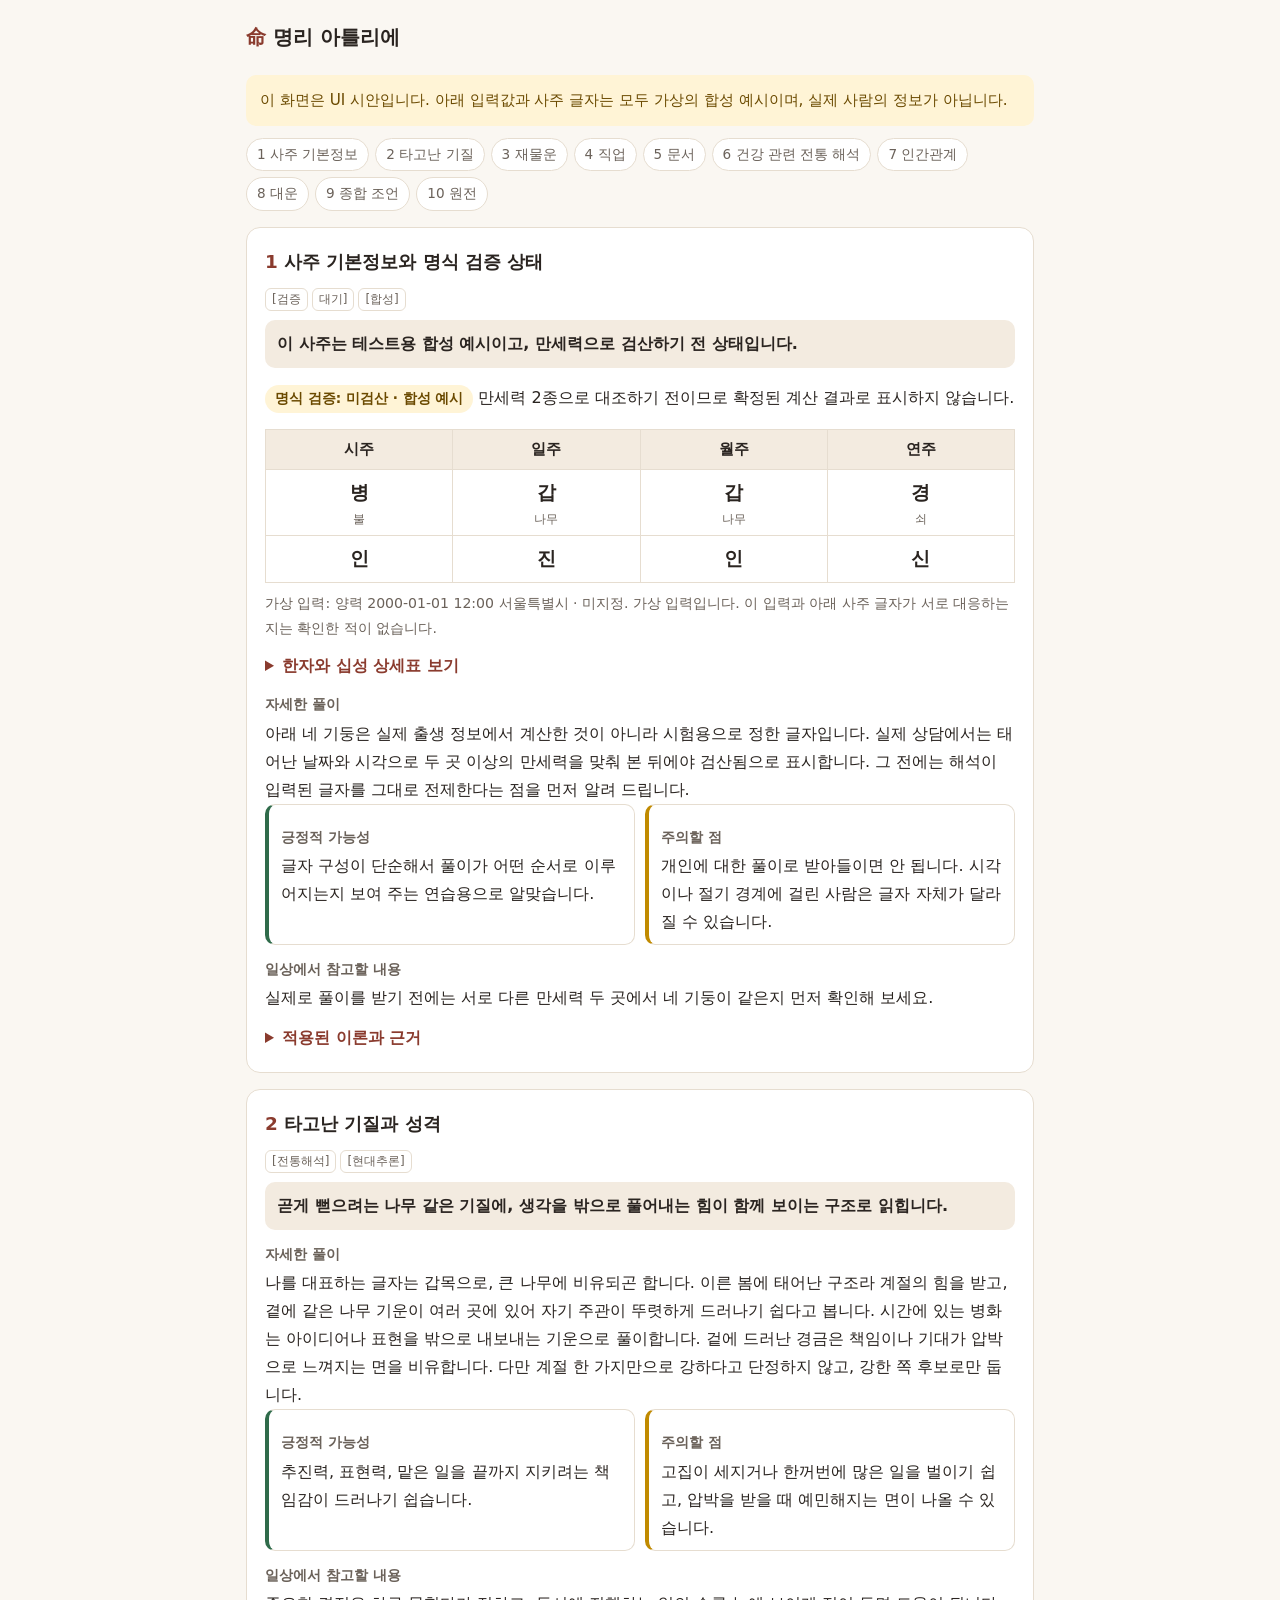
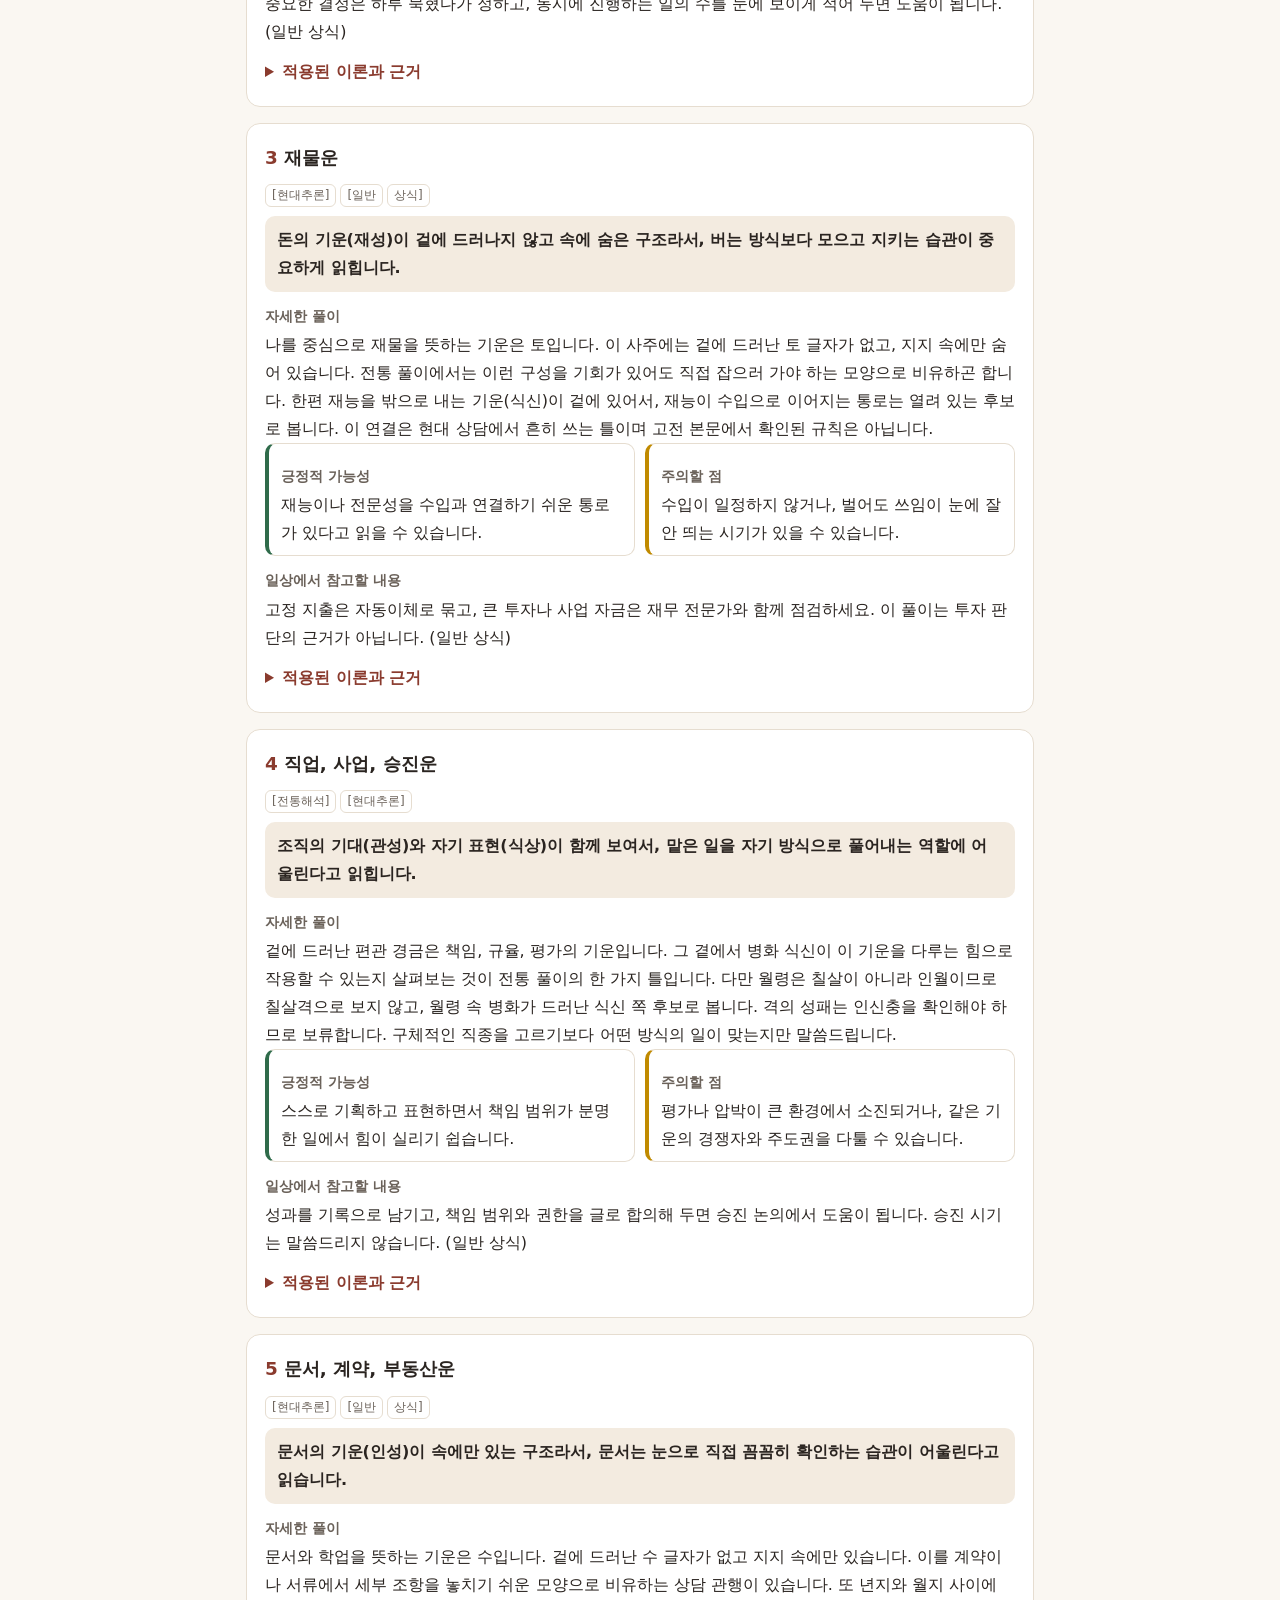
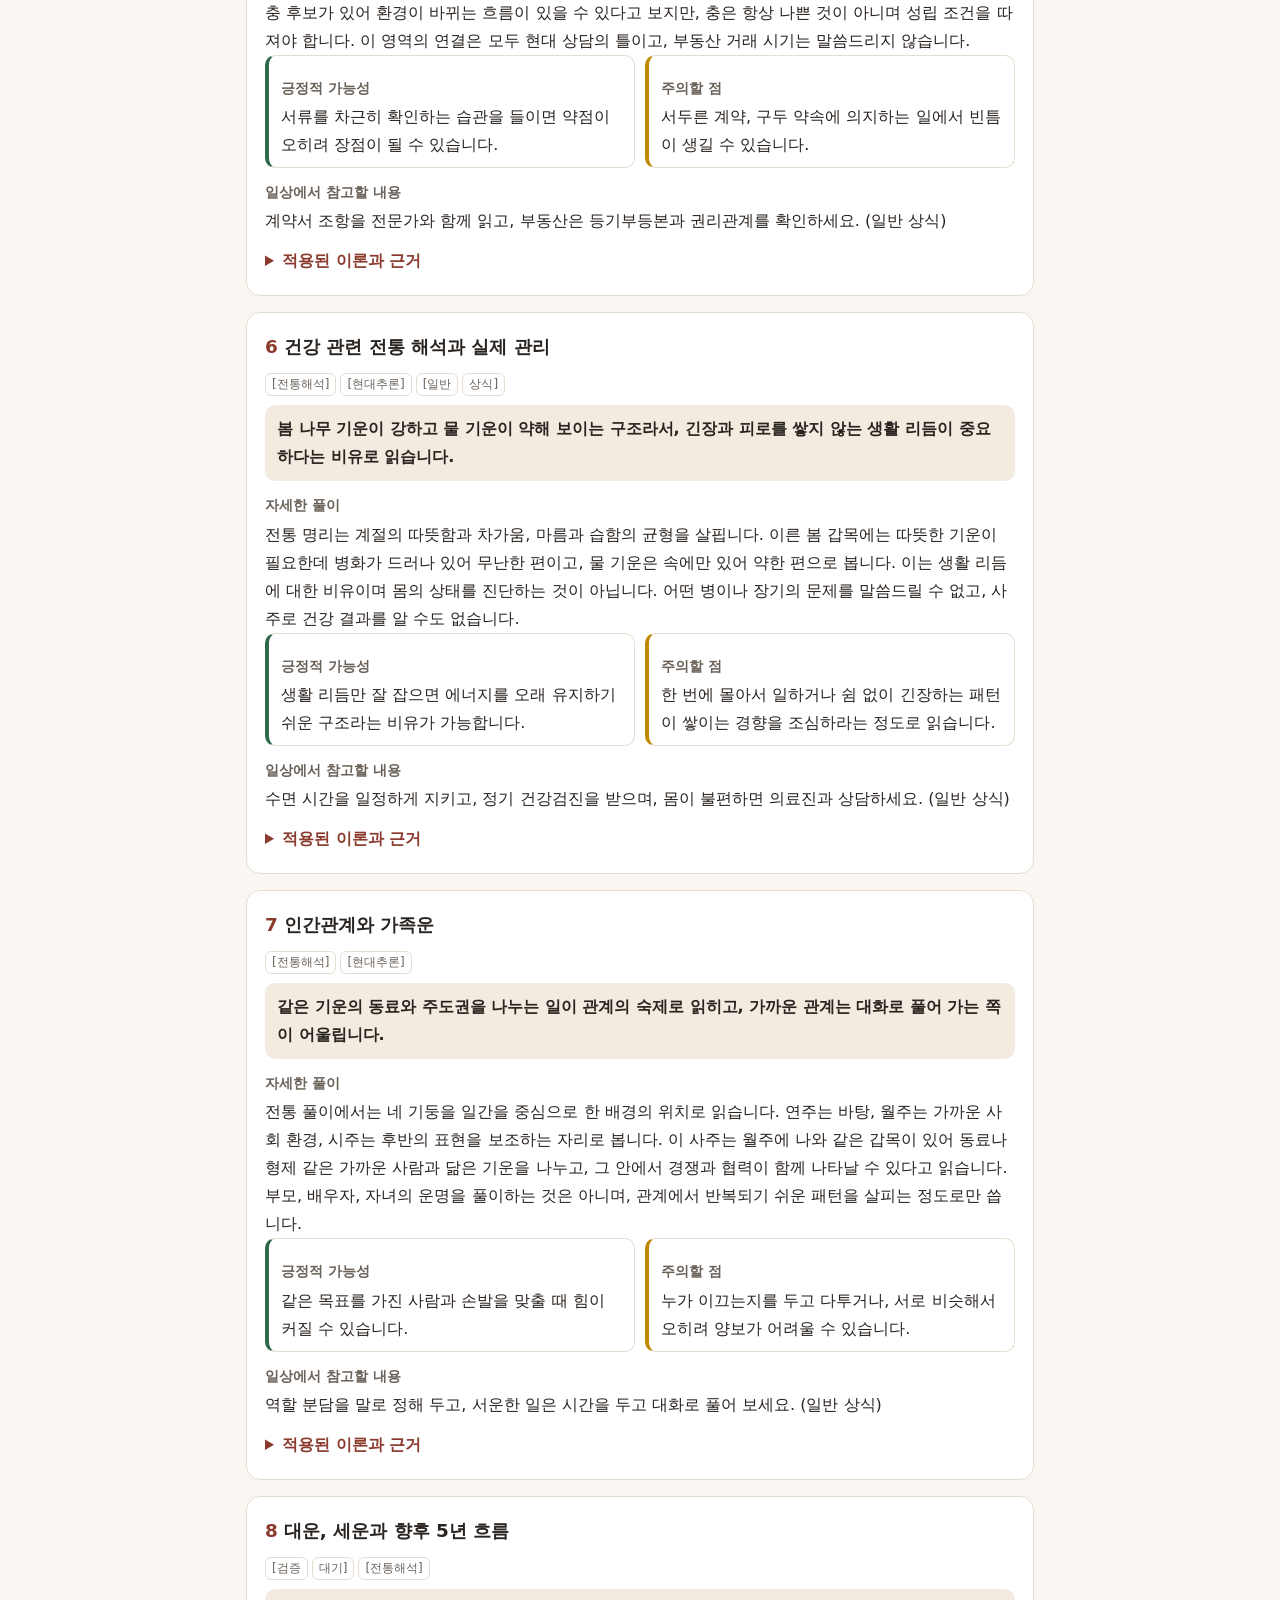
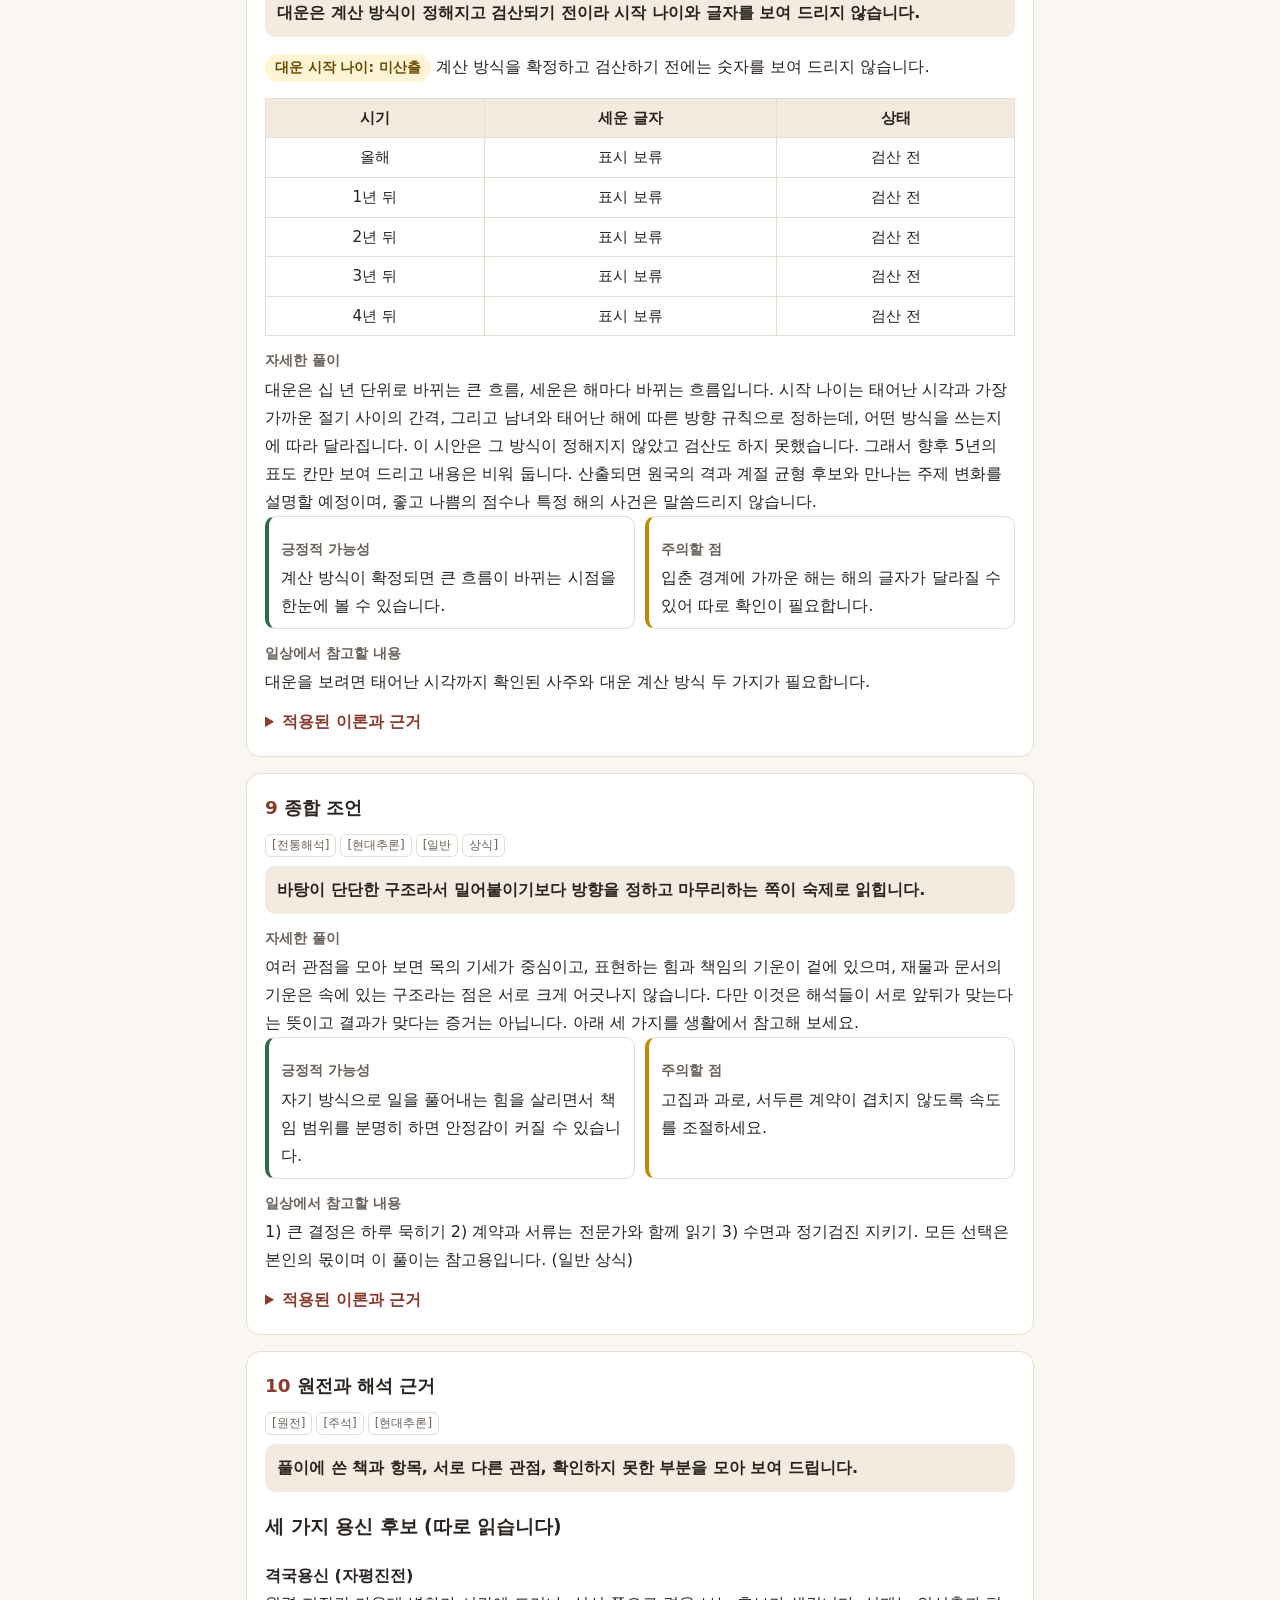
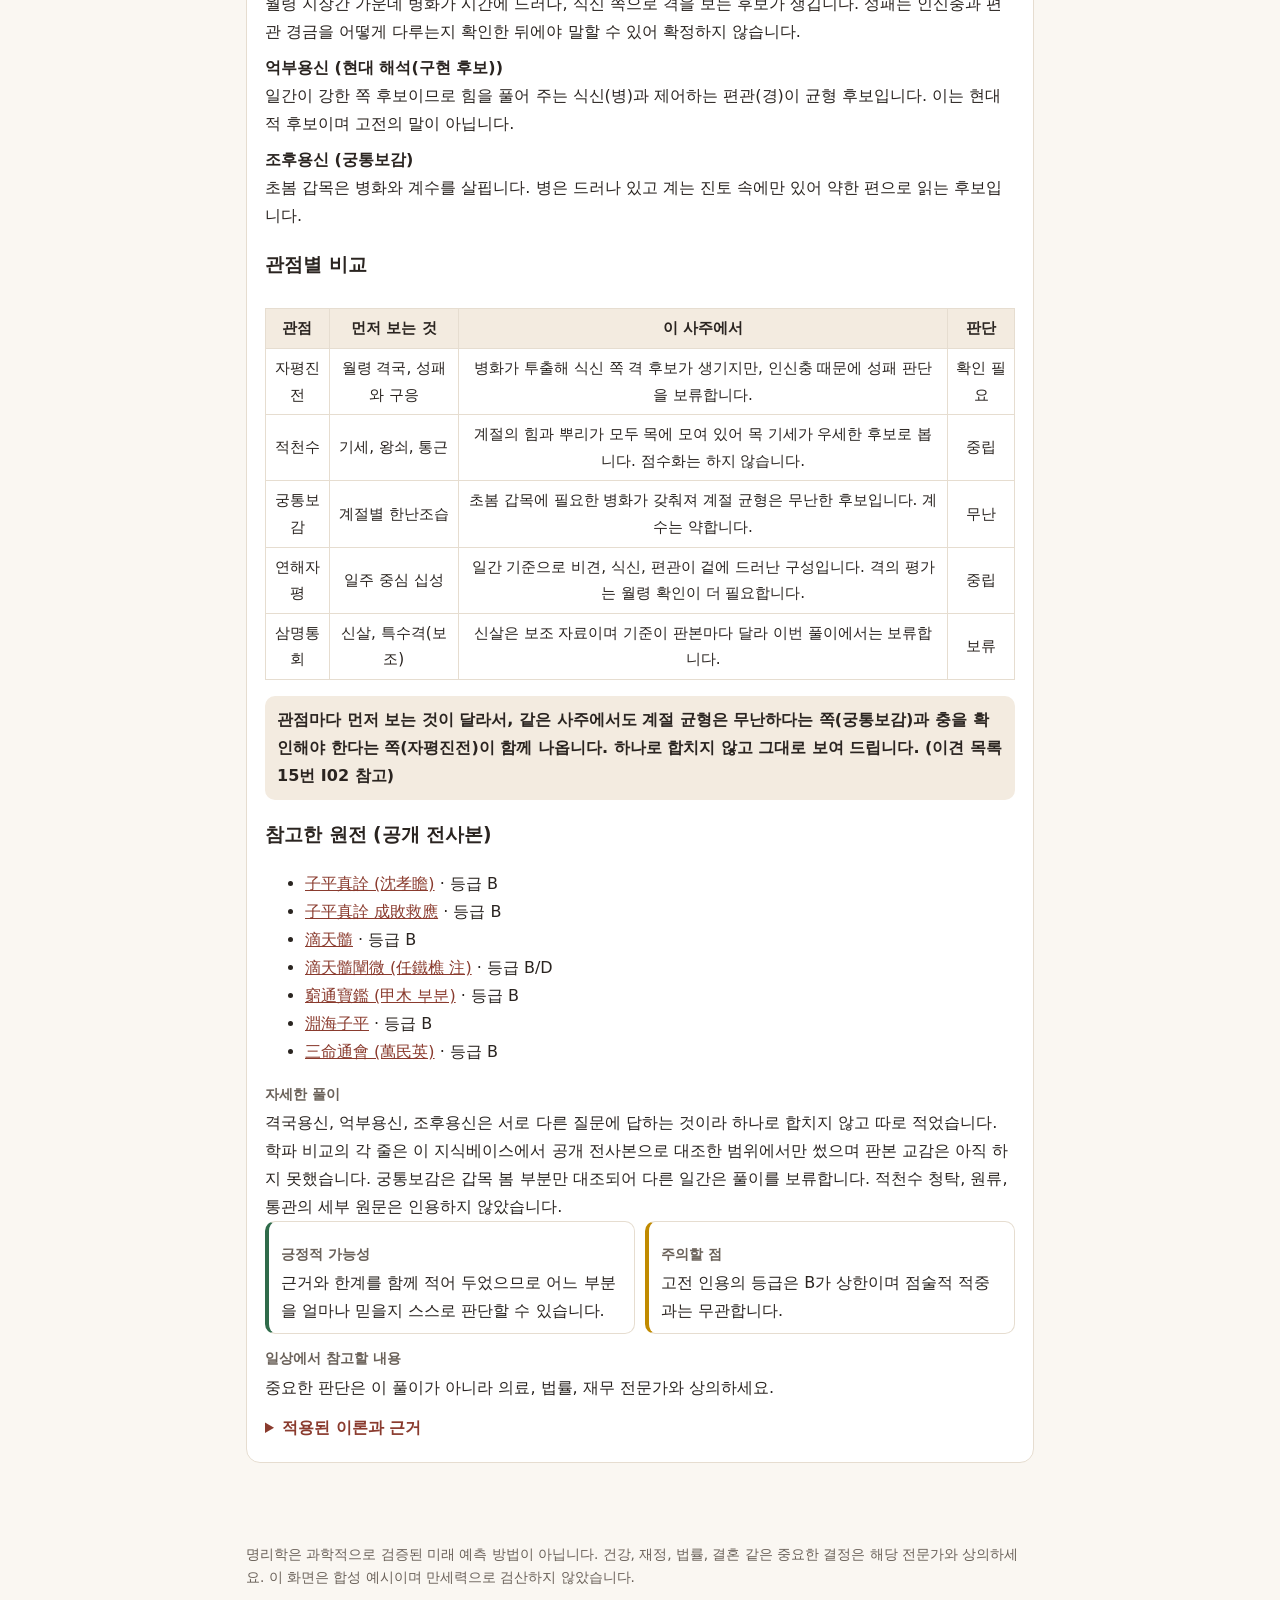
==== web/index.html @ 5bb00076 "Add synthetic consultation UI, report review checks and privacy scan - web: rebuild public demo from" ====
<!doctype html>
<html lang="ko">
<head>
<meta charset="utf-8">
<meta name="viewport" content="width=device-width, initial-scale=1">
<title>명리 아틀리에</title>
<meta name="description" content="전통 명리학 해석을 쉬운 말로 풀어 주는 상담형 화면 시안. 합성 예시 데이터만 사용합니다.">
<style>
:root{--bg:#faf7f2;--card:#fff;--ink:#2a2420;--sub:#6b625a;--line:#e6ddd0;--accent:#8a3b2e;--soft:#f3ebe0;--warn-bg:#fff4d6;--warn-ink:#6b4a00;--ok:#2f6b4a}
@media (prefers-color-scheme:dark){:root{--bg:#171412;--card:#211d1a;--ink:#efe8df;--sub:#b3a99d;--line:#3a332d;--accent:#e0907f;--soft:#2a2420;--warn-bg:#3a2f12;--warn-ink:#f2d98d;--ok:#7fcf9f}}
*{box-sizing:border-box}body{margin:0;background:var(--bg);color:var(--ink);font:16px/1.75 system-ui,-apple-system,"Malgun Gothic","Noto Sans KR",sans-serif}
a{color:var(--accent)}header{padding:20px 16px 8px;max-width:820px;margin:0 auto}
.brand{font-size:1.25rem;font-weight:700}.brand span{color:var(--accent)}
main{max-width:820px;margin:0 auto;padding:0 16px 64px}
.banner{background:var(--warn-bg);color:var(--warn-ink);border-radius:10px;padding:12px 14px;margin:12px 0;font-size:.95rem}
nav{display:flex;gap:6px;flex-wrap:wrap;margin:12px 0}nav a{font-size:.85rem;padding:4px 10px;border:1px solid var(--line);border-radius:99px;text-decoration:none;color:var(--sub);background:var(--card)}
section.card{background:var(--card);border:1px solid var(--line);border-radius:14px;padding:18px 18px 8px;margin:16px 0}
h2{font-size:1.15rem;margin:0 0 6px}.num{color:var(--accent);margin-right:6px}
.one{font-weight:600;background:var(--soft);padding:10px 12px;border-radius:10px;margin:8px 0 12px}
.part h3{font-size:.9rem;color:var(--sub);margin:12px 0 2px}.part p{margin:0}
.tag{display:inline-block;font-size:.75rem;color:var(--sub);border:1px solid var(--line);border-radius:6px;padding:0 6px;margin:2px 4px 0 0}
.grid2{display:grid;grid-template-columns:1fr 1fr;gap:10px}@media(max-width:560px){.grid2{grid-template-columns:1fr}}
.box{border:1px solid var(--line);border-radius:10px;padding:8px 12px}.box.pos{border-left:4px solid var(--ok)}.box.cau{border-left:4px solid #c08a00}
body{overflow-wrap:anywhere}.tw{overflow-x:auto}table{border-collapse:collapse;width:100%;font-size:.95rem;margin:8px 0}th,td{border:1px solid var(--line);padding:6px 8px;text-align:center}th{background:var(--soft);font-weight:600}
.big{font-size:1.2rem;font-weight:700}small.h{display:block;color:var(--sub);font-size:.72rem;font-weight:400}
details{margin:12px 0}summary{cursor:pointer;color:var(--accent);font-weight:600}
.basis{font-size:.88rem;color:var(--sub);margin:6px 0 10px}.basis li{margin:2px 0}
.badge{display:inline-block;padding:2px 10px;border-radius:99px;background:var(--warn-bg);color:var(--warn-ink);font-size:.85rem;font-weight:600}
footer{max-width:820px;margin:0 auto;padding:0 16px 40px;color:var(--sub);font-size:.85rem}
dl{margin:6px 0}dt{font-weight:600}dd{margin:0 0 8px}
@media print{nav{display:none}}
</style>
</head>
<body>
<header><div class="brand"><span>命</span> 명리 아틀리에</div></header>
<main>
<div class="banner" id="notice" role="note"></div>
<nav id="toc" aria-label="목차"></nav>
<div id="app"></div>
</main>
<footer id="foot"></footer>
<script id="report-data" type="application/json">{
 "meta": {
  "title": "명리 아틀리에 · 상담 시안",
  "kind": "synthetic_sample",
  "notice": "이 화면은 UI 시안입니다. 아래 입력값과 사주 글자는 모두 가상의 합성 예시이며, 실제 사람의 정보가 아닙니다."
 },
 "input": {
  "calendar": "solar",
  "date": "2000-01-01",
  "time": "12:00",
  "place": "서울특별시",
  "gender": "미지정",
  "note": "가상 입력입니다. 이 입력과 아래 사주 글자가 서로 대응하는지는 확인한 적이 없습니다."
 },
 "chart": {
  "id": "S01",
  "source_type": "synthetic",
  "pillars": {
   "year": {
    "stem": "庚",
    "branch": "申"
   },
   "month": {
    "stem": "甲",
    "branch": "寅"
   },
   "day": {
    "stem": "甲",
    "branch": "辰"
   },
   "hour": {
    "stem": "丙",
    "branch": "寅"
   }
  },
  "verification": {
   "status": "V2",
   "verified": false,
   "label": "미검산 · 합성 예시",
   "detail": "만세력 2종으로 대조하기 전이므로 확정된 계산 결과로 표시하지 않습니다."
  }
 },
 "luck": {
  "status": "not_computed",
  "profile": "unset",
  "start_age": null,
  "verified": false,
  "years": [
   {
    "label": "올해",
    "offset": 0,
    "ganji": null
   },
   {
    "label": "1년 뒤",
    "offset": 1,
    "ganji": null
   },
   {
    "label": "2년 뒤",
    "offset": 2,
    "ganji": null
   },
   {
    "label": "3년 뒤",
    "offset": 3,
    "ganji": null
   },
   {
    "label": "4년 뒤",
    "offset": 4,
    "ganji": null
   }
  ]
 },
 "yongshin": {
  "pattern": {
   "name": "격국용신",
   "school": "자평진전",
   "text": "월령 지장간 가운데 병화가 시간에 드러나, 식신 쪽으로 격을 보는 후보가 생깁니다. 성패는 인신충과 편관 경금을 어떻게 다루는지 확인한 뒤에야 말할 수 있어 확정하지 않습니다."
  },
  "balance": {
   "name": "억부용신",
   "school": "현대 해석(구현 후보)",
   "text": "일간이 강한 쪽 후보이므로 힘을 풀어 주는 식신(병)과 제어하는 편관(경)이 균형 후보입니다. 이는 현대적 후보이며 고전의 말이 아닙니다."
  },
  "climate": {
   "name": "조후용신",
   "school": "궁통보감",
   "text": "초봄 갑목은 병화와 계수를 살핍니다. 병은 드러나 있고 계는 진토 속에만 있어 약한 편으로 읽는 후보입니다."
  }
 },
 "schools": [
  {
   "id": "zp",
   "name": "자평진전",
   "focus": "월령 격국, 성패와 구응",
   "reading": "병화가 투출해 식신 쪽 격 후보가 생기지만, 인신충 때문에 성패 판단을 보류합니다.",
   "stance": "caution",
   "source": "06, 07"
  },
  {
   "id": "dt",
   "name": "적천수",
   "focus": "기세, 왕쇠, 통근",
   "reading": "계절의 힘과 뿌리가 모두 목에 모여 있어 목 기세가 우세한 후보로 봅니다. 점수화는 하지 않습니다.",
   "stance": "neutral",
   "source": "04"
  },
  {
   "id": "qt",
   "name": "궁통보감",
   "focus": "계절별 한난조습",
   "reading": "초봄 갑목에 필요한 병화가 갖춰져 계절 균형은 무난한 후보입니다. 계수는 약합니다.",
   "stance": "favorable",
   "source": "08 (대조된 부분만)"
  },
  {
   "id": "yh",
   "name": "연해자평",
   "focus": "일주 중심 십성",
   "reading": "일간 기준으로 비견, 식신, 편관이 겉에 드러난 구성입니다. 격의 평가는 월령 확인이 더 필요합니다.",
   "stance": "neutral",
   "source": "09"
  },
  {
   "id": "sm",
   "name": "삼명통회",
   "focus": "신살, 특수격(보조)",
   "reading": "신살은 보조 자료이며 기준이 판본마다 달라 이번 풀이에서는 보류합니다.",
   "stance": "deferred",
   "source": "11"
  }
 ],
 "conflict_note": "관점마다 먼저 보는 것이 달라서, 같은 사주에서도 계절 균형은 무난하다는 쪽(궁통보감)과 충을 확인해야 한다는 쪽(자평진전)이 함께 나옵니다. 하나로 합치지 않고 그대로 보여 드립니다. (이견 목록 15번 I02 참고)",
 "sections": [
  {
   "id": "basic",
   "title": "사주 기본정보와 명식 검증 상태",
   "summary": "이 사주는 테스트용 합성 예시이고, 만세력으로 검산하기 전 상태입니다.",
   "detail": "아래 네 기둥은 실제 출생 정보에서 계산한 것이 아니라 시험용으로 정한 글자입니다. 실제 상담에서는 태어난 날짜와 시각으로 두 곳 이상의 만세력을 맞춰 본 뒤에야 검산됨으로 표시합니다. 그 전에는 해석이 입력된 글자를 그대로 전제한다는 점을 먼저 알려 드립니다.",
   "positive": "글자 구성이 단순해서 풀이가 어떤 순서로 이루어지는지 보여 주는 연습용으로 알맞습니다.",
   "caution": "개인에 대한 풀이로 받아들이면 안 됩니다. 시각이나 절기 경계에 걸린 사람은 글자 자체가 달라질 수 있습니다.",
   "daily": "실제로 풀이를 받기 전에는 서로 다른 만세력 두 곳에서 네 기둥이 같은지 먼저 확인해 보세요.",
   "basis": [
    "근거: 02 계산 감사 로그",
    "근거: 03 일간 기준 해석"
   ],
   "label": "[검증 대기] [합성]",
   "claims": []
  },
  {
   "id": "temperament",
   "title": "타고난 기질과 성격",
   "summary": "곧게 뻗으려는 나무 같은 기질에, 생각을 밖으로 풀어내는 힘이 함께 보이는 구조로 읽힙니다.",
   "detail": "나를 대표하는 글자는 갑목으로, 큰 나무에 비유되곤 합니다. 이른 봄에 태어난 구조라 계절의 힘을 받고, 곁에 같은 나무 기운이 여러 곳에 있어 자기 주관이 뚜렷하게 드러나기 쉽다고 봅니다. 시간에 있는 병화는 아이디어나 표현을 밖으로 내보내는 기운으로 풀이합니다. 겉에 드러난 경금은 책임이나 기대가 압박으로 느껴지는 면을 비유합니다. 다만 계절 한 가지만으로 강하다고 단정하지 않고, 강한 쪽 후보로만 둡니다.",
   "positive": "추진력, 표현력, 맡은 일을 끝까지 지키려는 책임감이 드러나기 쉽습니다.",
   "caution": "고집이 세지거나 한꺼번에 많은 일을 벌이기 쉽고, 압박을 받을 때 예민해지는 면이 나올 수 있습니다.",
   "daily": "중요한 결정은 하루 묵혔다가 정하고, 동시에 진행하는 일의 수를 눈에 보이게 적어 두면 도움이 됩니다. (일반 상식)",
   "basis": [
    "근거: 03 월령 우선",
    "근거: 04 쇠왕과 생극의 동시 판단",
    "근거: 09 일주 중심 십성"
   ],
   "label": "[전통해석] [현대추론]",
   "claims": [
    {
     "day_strength": "strong_candidate"
    },
    {
     "group": "비겁",
     "level": "visible"
    },
    {
     "group": "식상",
     "level": "visible"
    },
    {
     "group": "관성",
     "level": "visible"
    }
   ]
  },
  {
   "id": "wealth",
   "title": "재물운",
   "summary": "돈의 기운(재성)이 겉에 드러나지 않고 속에 숨은 구조라서, 버는 방식보다 모으고 지키는 습관이 중요하게 읽힙니다.",
   "detail": "나를 중심으로 재물을 뜻하는 기운은 토입니다. 이 사주에는 겉에 드러난 토 글자가 없고, 지지 속에만 숨어 있습니다. 전통 풀이에서는 이런 구성을 기회가 있어도 직접 잡으러 가야 하는 모양으로 비유하곤 합니다. 한편 재능을 밖으로 내는 기운(식신)이 겉에 있어서, 재능이 수입으로 이어지는 통로는 열려 있는 후보로 봅니다. 이 연결은 현대 상담에서 흔히 쓰는 틀이며 고전 본문에서 확인된 규칙은 아닙니다.",
   "positive": "재능이나 전문성을 수입과 연결하기 쉬운 통로가 있다고 읽을 수 있습니다.",
   "caution": "수입이 일정하지 않거나, 벌어도 쓰임이 눈에 잘 안 띄는 시기가 있을 수 있습니다.",
   "daily": "고정 지출은 자동이체로 묶고, 큰 투자나 사업 자금은 재무 전문가와 함께 점검하세요. 이 풀이는 투자 판단의 근거가 아닙니다. (일반 상식)",
   "basis": [
    "근거: 09 일주 중심 십성",
    "근거: 07 순용과 역용"
   ],
   "label": "[현대추론] [일반 상식]",
   "claims": [
    {
     "group": "재성",
     "level": "hidden"
    },
    {
     "group": "식상",
     "level": "visible"
    }
   ]
  },
  {
   "id": "career",
   "title": "직업, 사업, 승진운",
   "summary": "조직의 기대(관성)와 자기 표현(식상)이 함께 보여서, 맡은 일을 자기 방식으로 풀어내는 역할에 어울린다고 읽힙니다.",
   "detail": "겉에 드러난 편관 경금은 책임, 규율, 평가의 기운입니다. 그 곁에서 병화 식신이 이 기운을 다루는 힘으로 작용할 수 있는지 살펴보는 것이 전통 풀이의 한 가지 틀입니다. 다만 월령은 칠살이 아니라 인월이므로 칠살격으로 보지 않고, 월령 속 병화가 드러난 식신 쪽 후보로 봅니다. 격의 성패는 인신충을 확인해야 하므로 보류합니다. 구체적인 직종을 고르기보다 어떤 방식의 일이 맞는지만 말씀드립니다.",
   "positive": "스스로 기획하고 표현하면서 책임 범위가 분명한 일에서 힘이 실리기 쉽습니다.",
   "caution": "평가나 압박이 큰 환경에서 소진되거나, 같은 기운의 경쟁자와 주도권을 다툴 수 있습니다.",
   "daily": "성과를 기록으로 남기고, 책임 범위와 권한을 글로 합의해 두면 승진 논의에서 도움이 됩니다. 승진 시기는 말씀드리지 않습니다. (일반 상식)",
   "basis": [
    "근거: 06 월령에서 용신 구함",
    "근거: 07 성패와 구응",
    "근거: 07 순용과 역용"
   ],
   "label": "[전통해석] [현대추론]",
   "claims": [
    {
     "group": "관성",
     "level": "visible"
    },
    {
     "group": "식상",
     "level": "visible"
    }
   ]
  },
  {
   "id": "documents",
   "title": "문서, 계약, 부동산운",
   "summary": "문서의 기운(인성)이 속에만 있는 구조라서, 문서는 눈으로 직접 꼼꼼히 확인하는 습관이 어울린다고 읽습니다.",
   "detail": "문서와 학업을 뜻하는 기운은 수입니다. 겉에 드러난 수 글자가 없고 지지 속에만 있습니다. 이를 계약이나 서류에서 세부 조항을 놓치기 쉬운 모양으로 비유하는 상담 관행이 있습니다. 또 년지와 월지 사이에 충 후보가 있어 환경이 바뀌는 흐름이 있을 수 있다고 보지만, 충은 항상 나쁜 것이 아니며 성립 조건을 따져야 합니다. 이 영역의 연결은 모두 현대 상담의 틀이고, 부동산 거래 시기는 말씀드리지 않습니다.",
   "positive": "서류를 차근히 확인하는 습관을 들이면 약점이 오히려 장점이 될 수 있습니다.",
   "caution": "서두른 계약, 구두 약속에 의지하는 일에서 빈틈이 생길 수 있습니다.",
   "daily": "계약서 조항을 전문가와 함께 읽고, 부동산은 등기부등본과 권리관계를 확인하세요. (일반 상식)",
   "basis": [
    "근거: 13 검토 순서",
    "근거: 09 일주 중심 십성"
   ],
   "label": "[현대추론] [일반 상식]",
   "claims": [
    {
     "group": "인성",
     "level": "hidden"
    }
   ]
  },
  {
   "id": "health",
   "title": "건강 관련 전통 해석과 실제 관리",
   "summary": "봄 나무 기운이 강하고 물 기운이 약해 보이는 구조라서, 긴장과 피로를 쌓지 않는 생활 리듬이 중요하다는 비유로 읽습니다.",
   "detail": "전통 명리는 계절의 따뜻함과 차가움, 마름과 습함의 균형을 살핍니다. 이른 봄 갑목에는 따뜻한 기운이 필요한데 병화가 드러나 있어 무난한 편이고, 물 기운은 속에만 있어 약한 편으로 봅니다. 이는 생활 리듬에 대한 비유이며 몸의 상태를 진단하는 것이 아닙니다. 어떤 병이나 장기의 문제를 말씀드릴 수 없고, 사주로 건강 결과를 알 수도 없습니다.",
   "positive": "생활 리듬만 잘 잡으면 에너지를 오래 유지하기 쉬운 구조라는 비유가 가능합니다.",
   "caution": "한 번에 몰아서 일하거나 쉼 없이 긴장하는 패턴이 쌓이는 경향을 조심하라는 정도로 읽습니다.",
   "daily": "수면 시간을 일정하게 지키고, 정기 건강검진을 받으며, 몸이 불편하면 의료진과 상담하세요. (일반 상식)",
   "basis": [
    "근거: 08 한난조습의 공통 원칙",
    "근거: 08 초봄 甲木의 조후"
   ],
   "label": "[전통해석] [현대추론] [일반 상식]",
   "claims": [
    {
     "group": "인성",
     "level": "hidden"
    }
   ]
  },
  {
   "id": "relations",
   "title": "인간관계와 가족운",
   "summary": "같은 기운의 동료와 주도권을 나누는 일이 관계의 숙제로 읽히고, 가까운 관계는 대화로 풀어 가는 쪽이 어울립니다.",
   "detail": "전통 풀이에서는 네 기둥을 일간을 중심으로 한 배경의 위치로 읽습니다. 연주는 바탕, 월주는 가까운 사회 환경, 시주는 후반의 표현을 보조하는 자리로 봅니다. 이 사주는 월주에 나와 같은 갑목이 있어 동료나 형제 같은 가까운 사람과 닮은 기운을 나누고, 그 안에서 경쟁과 협력이 함께 나타날 수 있다고 읽습니다. 부모, 배우자, 자녀의 운명을 풀이하는 것은 아니며, 관계에서 반복되기 쉬운 패턴을 살피는 정도로만 씁니다.",
   "positive": "같은 목표를 가진 사람과 손발을 맞출 때 힘이 커질 수 있습니다.",
   "caution": "누가 이끄는지를 두고 다투거나, 서로 비슷해서 오히려 양보가 어려울 수 있습니다.",
   "daily": "역할 분담을 말로 정해 두고, 서운한 일은 시간을 두고 대화로 풀어 보세요. (일반 상식)",
   "basis": [
    "근거: 09 일주 중심 십성",
    "근거: 03 일간 기준 해석"
   ],
   "label": "[전통해석] [현대추론]",
   "claims": [
    {
     "group": "비겁",
     "level": "visible"
    }
   ]
  },
  {
   "id": "luck",
   "title": "대운, 세운과 향후 5년 흐름",
   "summary": "대운은 계산 방식이 정해지고 검산되기 전이라 시작 나이와 글자를 보여 드리지 않습니다.",
   "detail": "대운은 십 년 단위로 바뀌는 큰 흐름, 세운은 해마다 바뀌는 흐름입니다. 시작 나이는 태어난 시각과 가장 가까운 절기 사이의 간격, 그리고 남녀와 태어난 해에 따른 방향 규칙으로 정하는데, 어떤 방식을 쓰는지에 따라 달라집니다. 이 시안은 그 방식이 정해지지 않았고 검산도 하지 못했습니다. 그래서 향후 5년의 표도 칸만 보여 드리고 내용은 비워 둡니다. 산출되면 원국의 격과 계절 균형 후보와 만나는 주제 변화를 설명할 예정이며, 좋고 나쁨의 점수나 특정 해의 사건은 말씀드리지 않습니다.",
   "positive": "계산 방식이 확정되면 큰 흐름이 바뀌는 시점을 한눈에 볼 수 있습니다.",
   "caution": "입춘 경계에 가까운 해는 해의 글자가 달라질 수 있어 따로 확인이 필요합니다.",
   "daily": "대운을 보려면 태어난 시각까지 확인된 사주와 대운 계산 방식 두 가지가 필요합니다.",
   "basis": [
    "근거: 12 대운 산출 스키마"
   ],
   "label": "[검증 대기] [전통해석]",
   "claims": []
  },
  {
   "id": "advice",
   "title": "종합 조언",
   "summary": "바탕이 단단한 구조라서 밀어붙이기보다 방향을 정하고 마무리하는 쪽이 숙제로 읽힙니다.",
   "detail": "여러 관점을 모아 보면 목의 기세가 중심이고, 표현하는 힘과 책임의 기운이 겉에 있으며, 재물과 문서의 기운은 속에 있는 구조라는 점은 서로 크게 어긋나지 않습니다. 다만 이것은 해석들이 서로 앞뒤가 맞는다는 뜻이고 결과가 맞다는 증거는 아닙니다. 아래 세 가지를 생활에서 참고해 보세요.",
   "positive": "자기 방식으로 일을 풀어내는 힘을 살리면서 책임 범위를 분명히 하면 안정감이 커질 수 있습니다.",
   "caution": "고집과 과로, 서두른 계약이 겹치지 않도록 속도를 조절하세요.",
   "daily": "1) 큰 결정은 하루 묵히기 2) 계약과 서류는 전문가와 함께 읽기 3) 수면과 정기검진 지키기. 모든 선택은 본인의 몫이며 이 풀이는 참고용입니다. (일반 상식)",
   "basis": [
    "근거: 06 월령에서 용신 구함",
    "근거: 08 초봄 甲木의 조후"
   ],
   "label": "[전통해석] [현대추론] [일반 상식]",
   "claims": [
    {
     "day_strength": "strong_candidate"
    }
   ]
  },
  {
   "id": "sources",
   "title": "원전과 해석 근거",
   "summary": "풀이에 쓴 책과 항목, 서로 다른 관점, 확인하지 못한 부분을 모아 보여 드립니다.",
   "detail": "격국용신, 억부용신, 조후용신은 서로 다른 질문에 답하는 것이라 하나로 합치지 않고 따로 적었습니다. 학파 비교의 각 줄은 이 지식베이스에서 공개 전사본으로 대조한 범위에서만 썼으며 판본 교감은 아직 하지 못했습니다. 궁통보감은 갑목 봄 부분만 대조되어 다른 일간은 풀이를 보류합니다. 적천수 청탁, 원류, 통관의 세부 원문은 인용하지 않았습니다.",
   "positive": "근거와 한계를 함께 적어 두었으므로 어느 부분을 얼마나 믿을지 스스로 판단할 수 있습니다.",
   "caution": "고전 인용의 등급은 B가 상한이며 점술적 적중과는 무관합니다.",
   "daily": "중요한 판단은 이 풀이가 아니라 의료, 법률, 재무 전문가와 상의하세요.",
   "basis": [
    "근거: 06 월령에서 용신 구함",
    "근거: 07 성패와 구응",
    "근거: 08 한난조습의 공통 원칙",
    "근거: 09 일주 중심 십성",
    "근거: 04 쇠왕과 생극의 동시 판단"
   ],
   "label": "[원전] [주석] [현대추론]",
   "quotes": [
    "八字用神，專求月令",
    "取日干為主"
   ],
   "claims": []
  }
 ],
 "sources": [
  {
   "code": "zp",
   "name": "子平真詮 (沈孝瞻)",
   "url": "https://donglishuzhai.net/chapter/3721.html",
   "grade": "B"
  },
  {
   "code": "zpc",
   "name": "子平真詮 成敗救應",
   "url": "https://m.donglishuzhai.net/chapter/3722.html",
   "grade": "B"
  },
  {
   "code": "dt",
   "name": "滴天髓",
   "url": "https://zh.wikisource.org/zh-hant/滴天髓",
   "grade": "B"
  },
  {
   "code": "ren",
   "name": "滴天髓闡微 (任鐵樵 注)",
   "url": "https://zh.wikisource.org/zh-hant/滴天髓闡微",
   "grade": "B/D"
  },
  {
   "code": "qt",
   "name": "窮通寶鑑 (甲木 부분)",
   "url": "https://zh.wikisource.org/zh-hant/窮通寶鑑",
   "grade": "B"
  },
  {
   "code": "yh",
   "name": "淵海子平",
   "url": "https://zh.wikisource.org/zh-hant/淵海子平",
   "grade": "B"
  },
  {
   "code": "sm",
   "name": "三命通會 (萬民英)",
   "url": "https://zh.wikisource.org/zh-hant/三命通會/卷三",
   "grade": "B"
  }
 ],
 "status_notice": "이 화면은 합성 예시이며 만세력으로 검산하지 않았습니다.",
 "disclaimer": "명리학은 과학적으로 검증된 미래 예측 방법이 아닙니다. 건강, 재정, 법률, 결혼 같은 중요한 결정은 해당 전문가와 상의하세요.",
 "analysis": {
  "day_stem": "甲",
  "month_branch": "寅",
  "season": "봄",
  "ten_gods": {
   "year": "七殺",
   "month": "比肩",
   "hour": "食神"
  },
  "hidden": {
   "year": {
    "branch": "申",
    "stems": [
     {
      "stem": "庚",
      "ten_god": "七殺"
     },
     {
      "stem": "壬",
      "ten_god": "偏印"
     },
     {
      "stem": "戊",
      "ten_god": "偏財"
     }
    ]
   },
   "month": {
    "branch": "寅",
    "stems": [
     {
      "stem": "甲",
      "ten_god": "比肩"
     },
     {
      "stem": "丙",
      "ten_god": "食神"
     },
     {
      "stem": "戊",
      "ten_god": "偏財"
     }
    ]
   },
   "day": {
    "branch": "辰",
    "stems": [
     {
      "stem": "戊",
      "ten_god": "偏財"
     },
     {
      "stem": "乙",
      "ten_god": "劫財"
     },
     {
      "stem": "癸",
      "ten_god": "正印"
     }
    ]
   },
   "hour": {
    "branch": "寅",
    "stems": [
     {
      "stem": "甲",
      "ten_god": "比肩"
     },
     {
      "stem": "丙",
      "ten_god": "食神"
     },
     {
      "stem": "戊",
      "ten_god": "偏財"
     }
    ]
   }
  },
  "groups": {
   "비겁": {
    "visible": 1,
    "hidden": 3,
    "level": "visible"
   },
   "식상": {
    "visible": 1,
    "hidden": 2,
    "level": "visible"
   },
   "재성": {
    "visible": 0,
    "hidden": 4,
    "level": "hidden"
   },
   "관성": {
    "visible": 1,
    "hidden": 1,
    "level": "visible"
   },
   "인성": {
    "visible": 0,
    "hidden": 2,
    "level": "hidden"
   }
  },
  "day_stem_roots": [
   "month",
   "hour"
  ],
  "season_support": true,
  "strength_candidate": "strong_candidate"
 }
}</script>
<script>
(function(){
var R=JSON.parse(document.getElementById('report-data').textContent);
var STEM_KO={'甲':'갑','乙':'을','丙':'병','丁':'정','戊':'무','己':'기','庚':'경','辛':'신','壬':'임','癸':'계'};
var BR_KO={'子':'자','丑':'축','寅':'인','卯':'묘','辰':'진','巳':'사','午':'오','未':'미','申':'신','酉':'유','戌':'술','亥':'해'};
var EL={'甲':'나무','乙':'나무','丙':'불','丁':'불','戊':'흙','己':'흙','庚':'쇠','辛':'쇠','壬':'물','癸':'물'};
var TG_KO={'比肩':'비견','劫財':'겁재','食神':'식신','傷官':'상관','偏財':'편재','正財':'정재','七殺':'편관(칠살)','正官':'정관','偏印':'편인','正印':'정인'};
var POS_KO={year:'연주',month:'월주',day:'일주',hour:'시주'};
var LEVEL_KO={visible:'겉에 드러남',hidden:'속에만 있음',absent:'없음'};
var STANCE_KO={favorable:'무난',neutral:'중립',caution:'확인 필요',deferred:'보류'};
function h(tag,attrs,kids){var e=document.createElement(tag);for(var k in (attrs||{})){if(k==='text')e.textContent=attrs[k];else e.setAttribute(k,attrs[k]);}(kids||[]).forEach(function(c){e.appendChild(typeof c==='string'?document.createTextNode(c):c)});return e}
function part(title,text){return h('div',{'class':'part'},[h('h3',{text:title}),h('p',{text:text})])}
function pillarTable(){var P=R.chart.pillars,order=['hour','day','month','year'];
 var t=h('table',{'aria-label':'네 기둥'});
 t.appendChild(h('tr',{},order.map(function(p){return h('th',{text:POS_KO[p]})})));
 t.appendChild(h('tr',{},order.map(function(p){return h('td',{'class':'big'},[STEM_KO[P[p].stem],h('small',{'class':'h',text:EL[P[p].stem]})])})));
 t.appendChild(h('tr',{},order.map(function(p){return h('td',{'class':'big'},[BR_KO[P[p].branch]+'']);})));
 return t}
function detailTable(){var A=R.analysis,P=R.chart.pillars,order=['year','month','day','hour'];
 var t=h('table',{'aria-label':'상세 명식표'});
 t.appendChild(h('tr',{},['기둥','한자','천간 십성','지지 속 글자'].map(function(x){return h('th',{text:x})})));
 order.forEach(function(p){var hs=A.hidden[p].stems.map(function(s){return s.stem+'('+TG_KO[s.ten_god]+')'}).join(' ');
  t.appendChild(h('tr',{},[POS_KO[p],P[p].stem+P[p].branch,p==='day'?'일간(나)':TG_KO[A.ten_gods[p]],hs].map(function(x){return h('td',{text:x})})))});
 return t}
function groupTable(){var G=R.analysis.groups;var t=h('table',{'aria-label':'십성 묶음 요약'});
 t.appendChild(h('tr',{},['묶음','겉(투출)','속(지장간)','판정'].map(function(x){return h('th',{text:x})})));
 Object.keys(G).forEach(function(g){t.appendChild(h('tr',{},[g,String(G[g].visible),String(G[g].hidden),LEVEL_KO[G[g].level]].map(function(x){return h('td',{text:x})})))});return t}
function basicExtra(){var i=R.input,v=R.chart.verification;
 return h('div',{},[
  h('p',{},[h('span',{'class':'badge',text:'명식 검증: '+v.label}),' ',v.detail]),
  pillarTable(),
  h('p',{'class':'basis',text:'가상 입력: '+(i.calendar==='solar'?'양력':'음력')+' '+i.date+' '+i.time+' '+i.place+' · '+i.gender+'. '+i.note}),
  h('details',{},[h('summary',{text:'한자와 십성 상세표 보기'}),h('div',{'class':'tw'},[detailTable()]),h('div',{'class':'tw'},[groupTable()]),h('p',{'class':'basis',text:'속 글자 표는 판본에 따라 다를 수 있는 한 가지 기준표입니다. 신강·신약은 점수 없이 후보로만 표시합니다: '+(R.analysis.strength_candidate==='strong_candidate'?'강한 쪽 후보':R.analysis.strength_candidate==='weak_candidate'?'약한 쪽 후보':'판단 보류')+'.'})])]) }
function luckExtra(){var L=R.luck;var t=h('table',{'aria-label':'향후 5년'});
 t.appendChild(h('tr',{},['시기','세운 글자','상태'].map(function(x){return h('th',{text:x})})));
 L.years.forEach(function(y){t.appendChild(h('tr',{},[y.label,'표시 보류','검산 전'].map(function(x){return h('td',{text:x})})))});
 return h('div',{},[h('p',{},[h('span',{'class':'badge',text:'대운 시작 나이: 미산출'}),' 계산 방식을 확정하고 검산하기 전에는 숫자를 보여 드리지 않습니다.']),t])}
function sourcesExtra(){var Y=R.yongshin;
 var dl=h('dl',{},[]);['pattern','balance','climate'].forEach(function(k){dl.appendChild(h('dt',{text:Y[k].name+' ('+Y[k].school+')'}));dl.appendChild(h('dd',{text:Y[k].text}))});
 var st=h('table',{'aria-label':'학파 비교'});st.appendChild(h('tr',{},['관점','먼저 보는 것','이 사주에서','판단'].map(function(x){return h('th',{text:x})})));
 R.schools.forEach(function(s){st.appendChild(h('tr',{},[s.name,s.focus,s.reading,STANCE_KO[s.stance]].map(function(x){return h('td',{text:x})})))});
 var ul=h('ul',{},R.sources.map(function(s){return h('li',{},[h('a',{href:s.url,rel:'noopener',target:'_blank',text:s.name}),' · 등급 '+s.grade])}));
 return h('div',{},[h('h3',{text:'세 가지 용신 후보 (따로 읽습니다)'}),dl,h('h3',{text:'관점별 비교'}),h('div',{'class':'tw'},[st]),h('p',{'class':'one',text:R.conflict_note}),h('h3',{text:'참고한 원전 (공개 전사본)'}),ul])}
var EXTRA={basic:basicExtra,luck:luckExtra,sources:sourcesExtra};
document.getElementById('notice').textContent=R.meta.notice;
var toc=document.getElementById('toc'),app=document.getElementById('app');
R.sections.forEach(function(s,i){
 toc.appendChild(h('a',{href:'#'+s.id,text:(i+1)+' '+s.title.split(/[,과와]/)[0]}));
 var c=h('section',{'class':'card',id:s.id,'aria-labelledby':'h-'+s.id});
 c.appendChild(h('h2',{id:'h-'+s.id},[h('span',{'class':'num',text:String(i+1)}),s.title]));
 c.appendChild(h('div',{'class':'tags'},s.label.split(' ').map(function(l){return h('span',{'class':'tag',text:l})})));
 c.appendChild(h('p',{'class':'one',text:s.summary}));
 if(EXTRA[s.id])c.appendChild(EXTRA[s.id]());
 c.appendChild(part('자세한 풀이',s.detail));
 c.appendChild(h('div',{'class':'grid2'},[h('div',{'class':'box pos'},[part('긍정적 가능성',s.positive)]),h('div',{'class':'box cau'},[part('주의할 점',s.caution)])]));
 c.appendChild(part('일상에서 참고할 내용',s.daily));
 var d=h('details',{},[h('summary',{text:'적용된 이론과 근거'}),h('ul',{'class':'basis'},s.basis.map(function(b){return h('li',{text:b})}))]);
 if(s.quotes)s.quotes.forEach(function(q){d.appendChild(h('p',{'class':'basis',text:'원문 짧은 인용: 「'+q+'」'}))});
 c.appendChild(d);app.appendChild(c)});
document.getElementById('foot').textContent=R.disclaimer+' '+R.status_notice;
})();
</script>
</body>
</html>
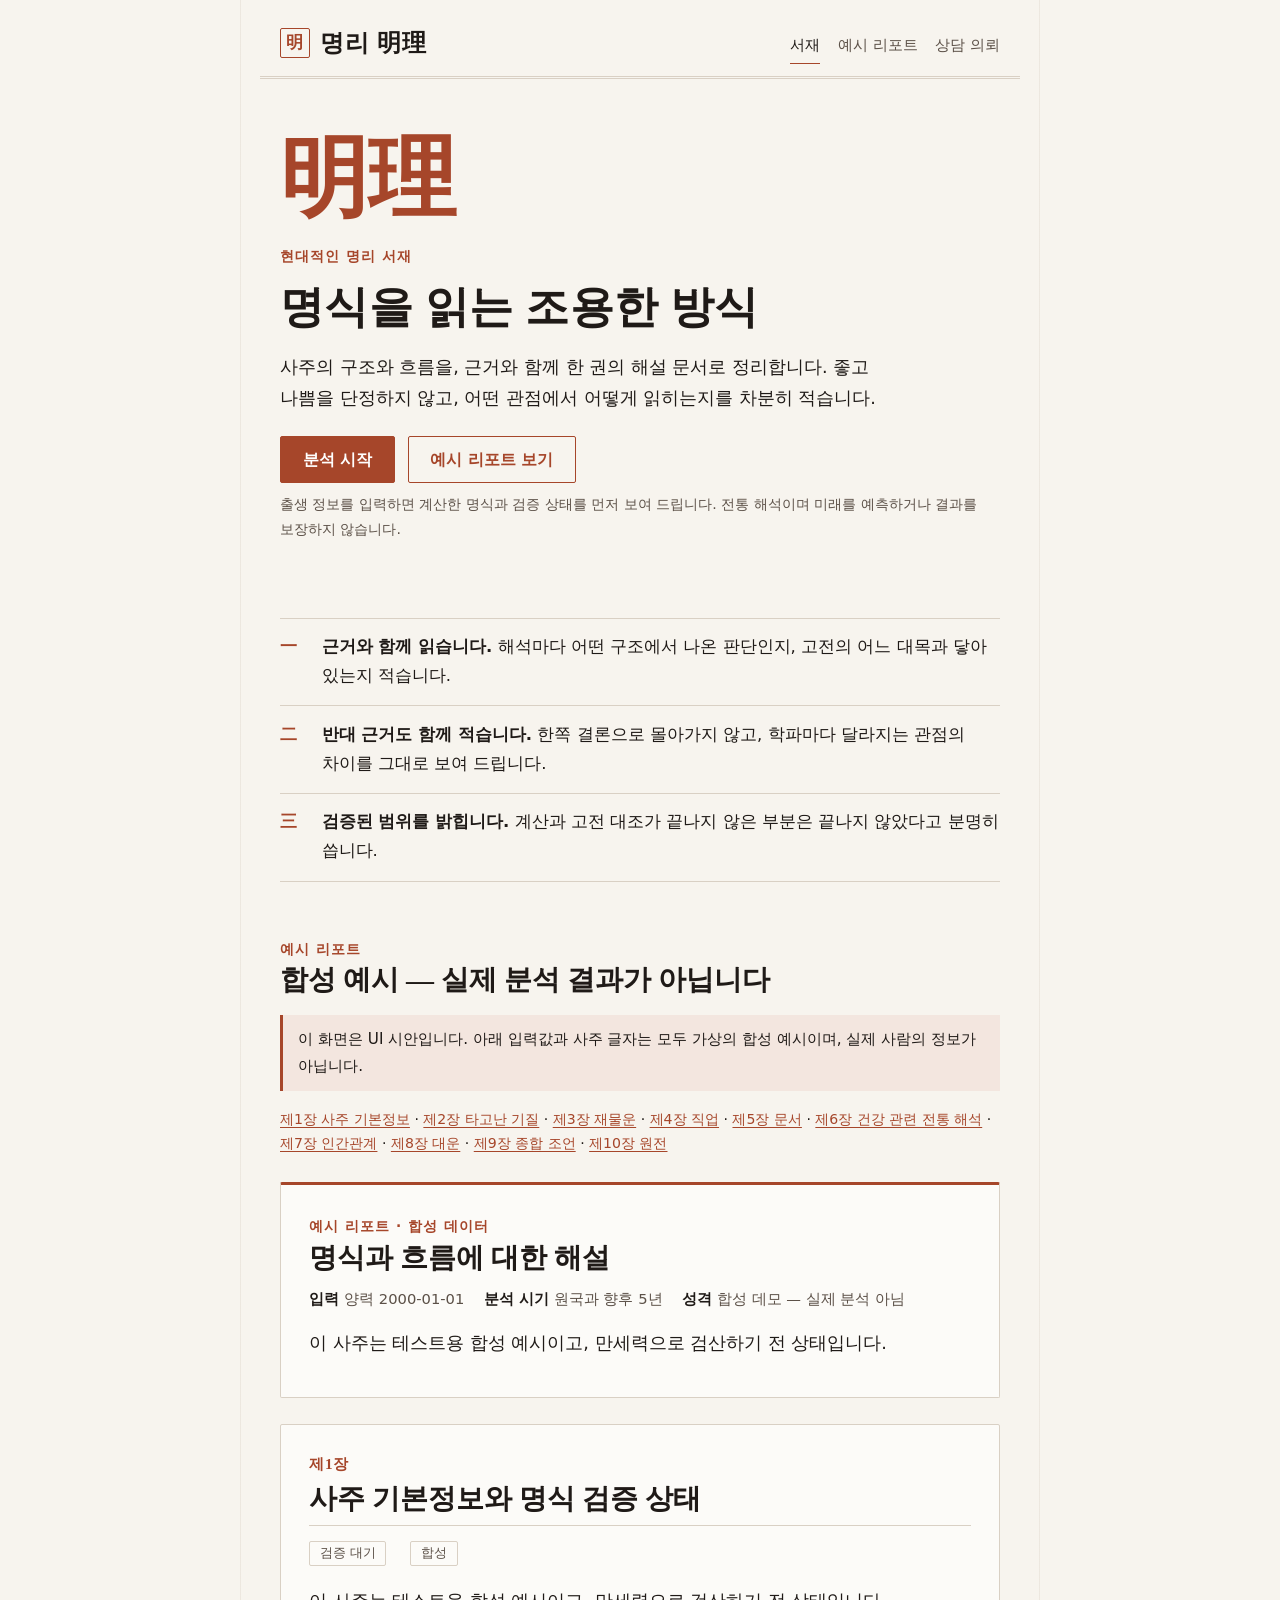
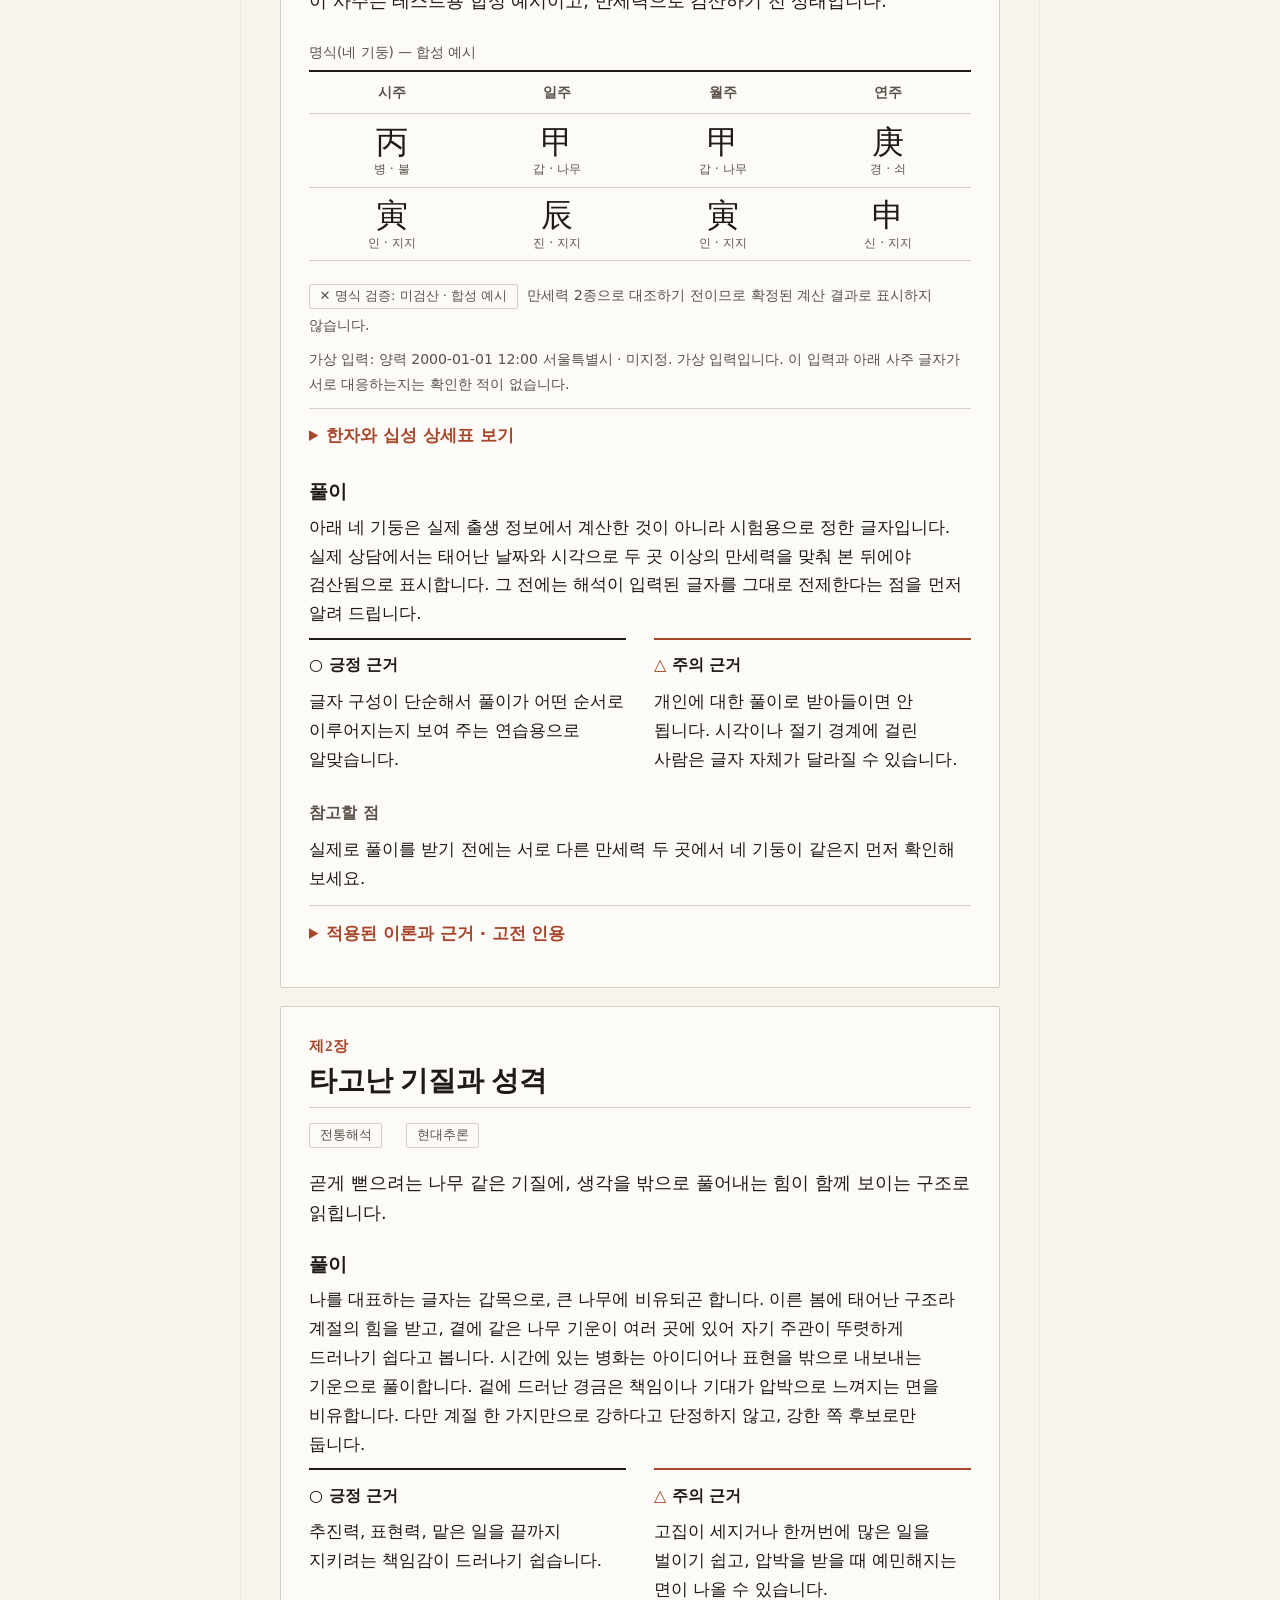
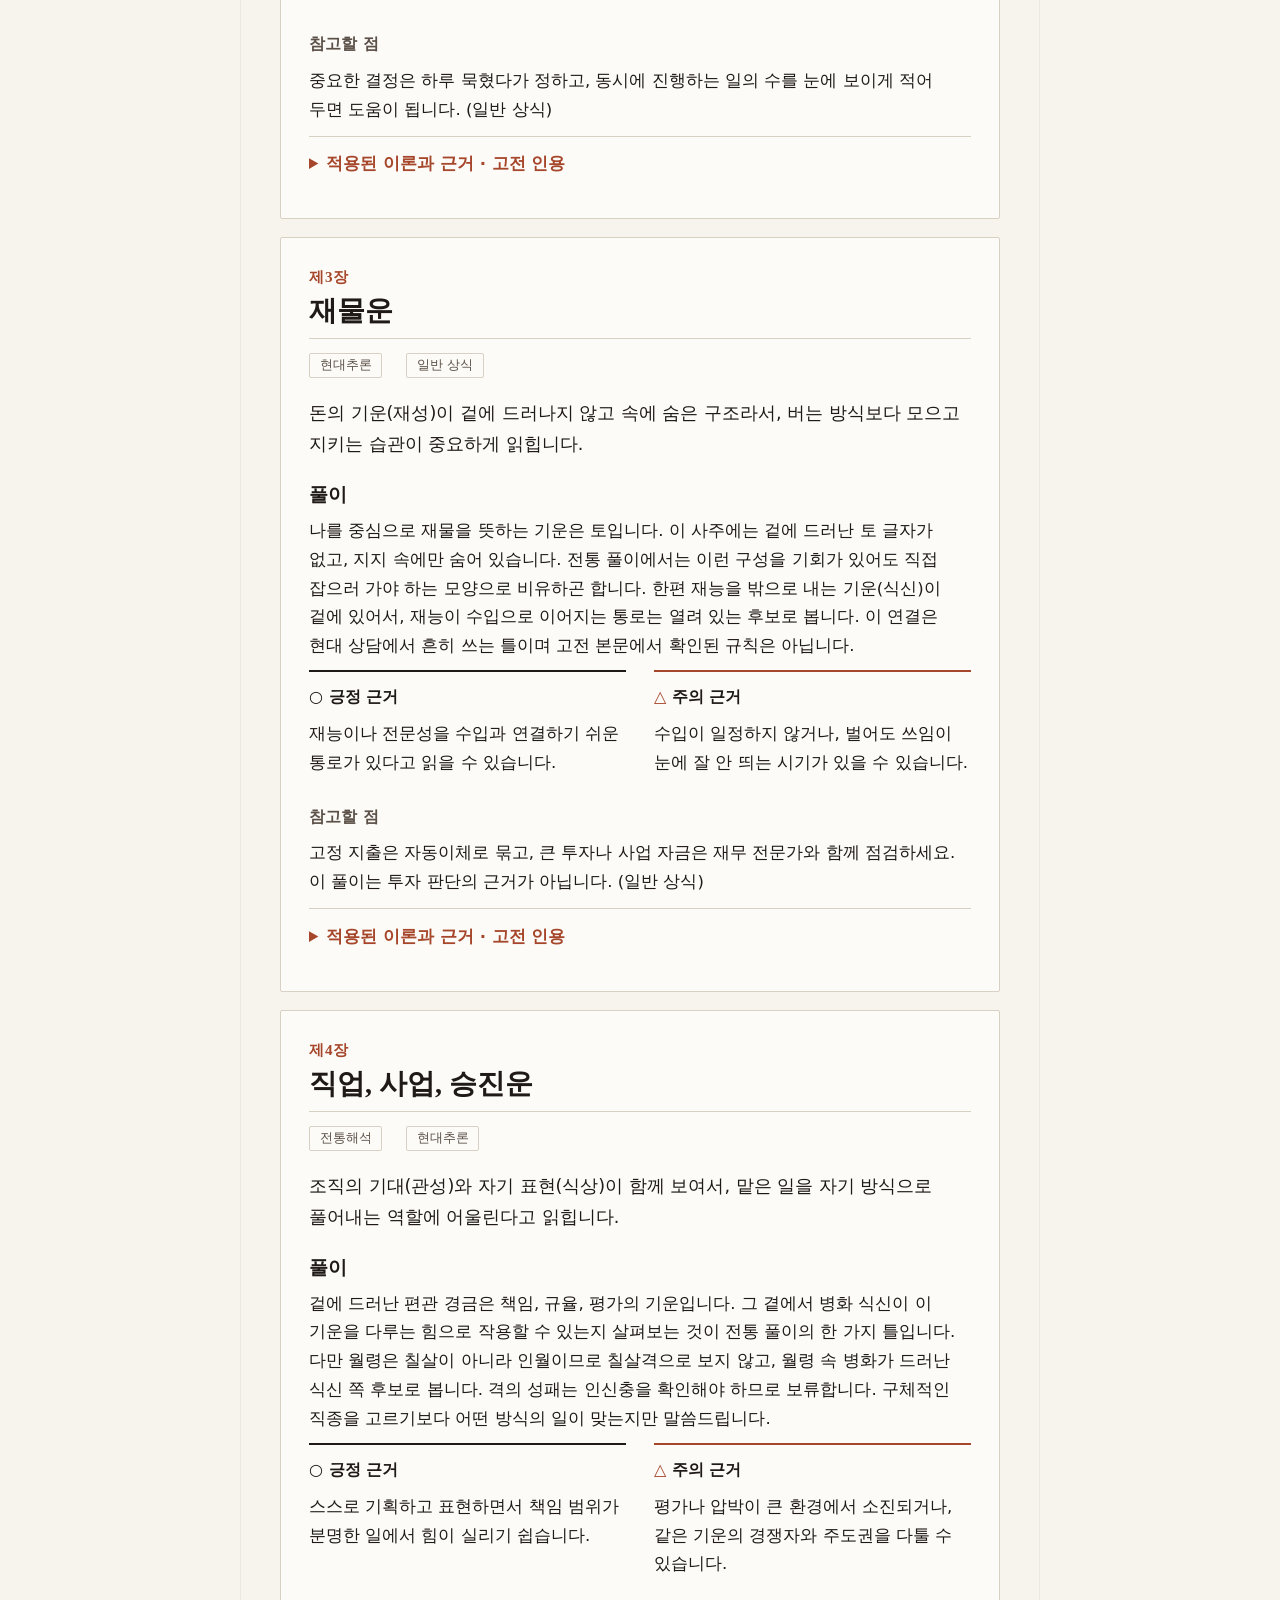
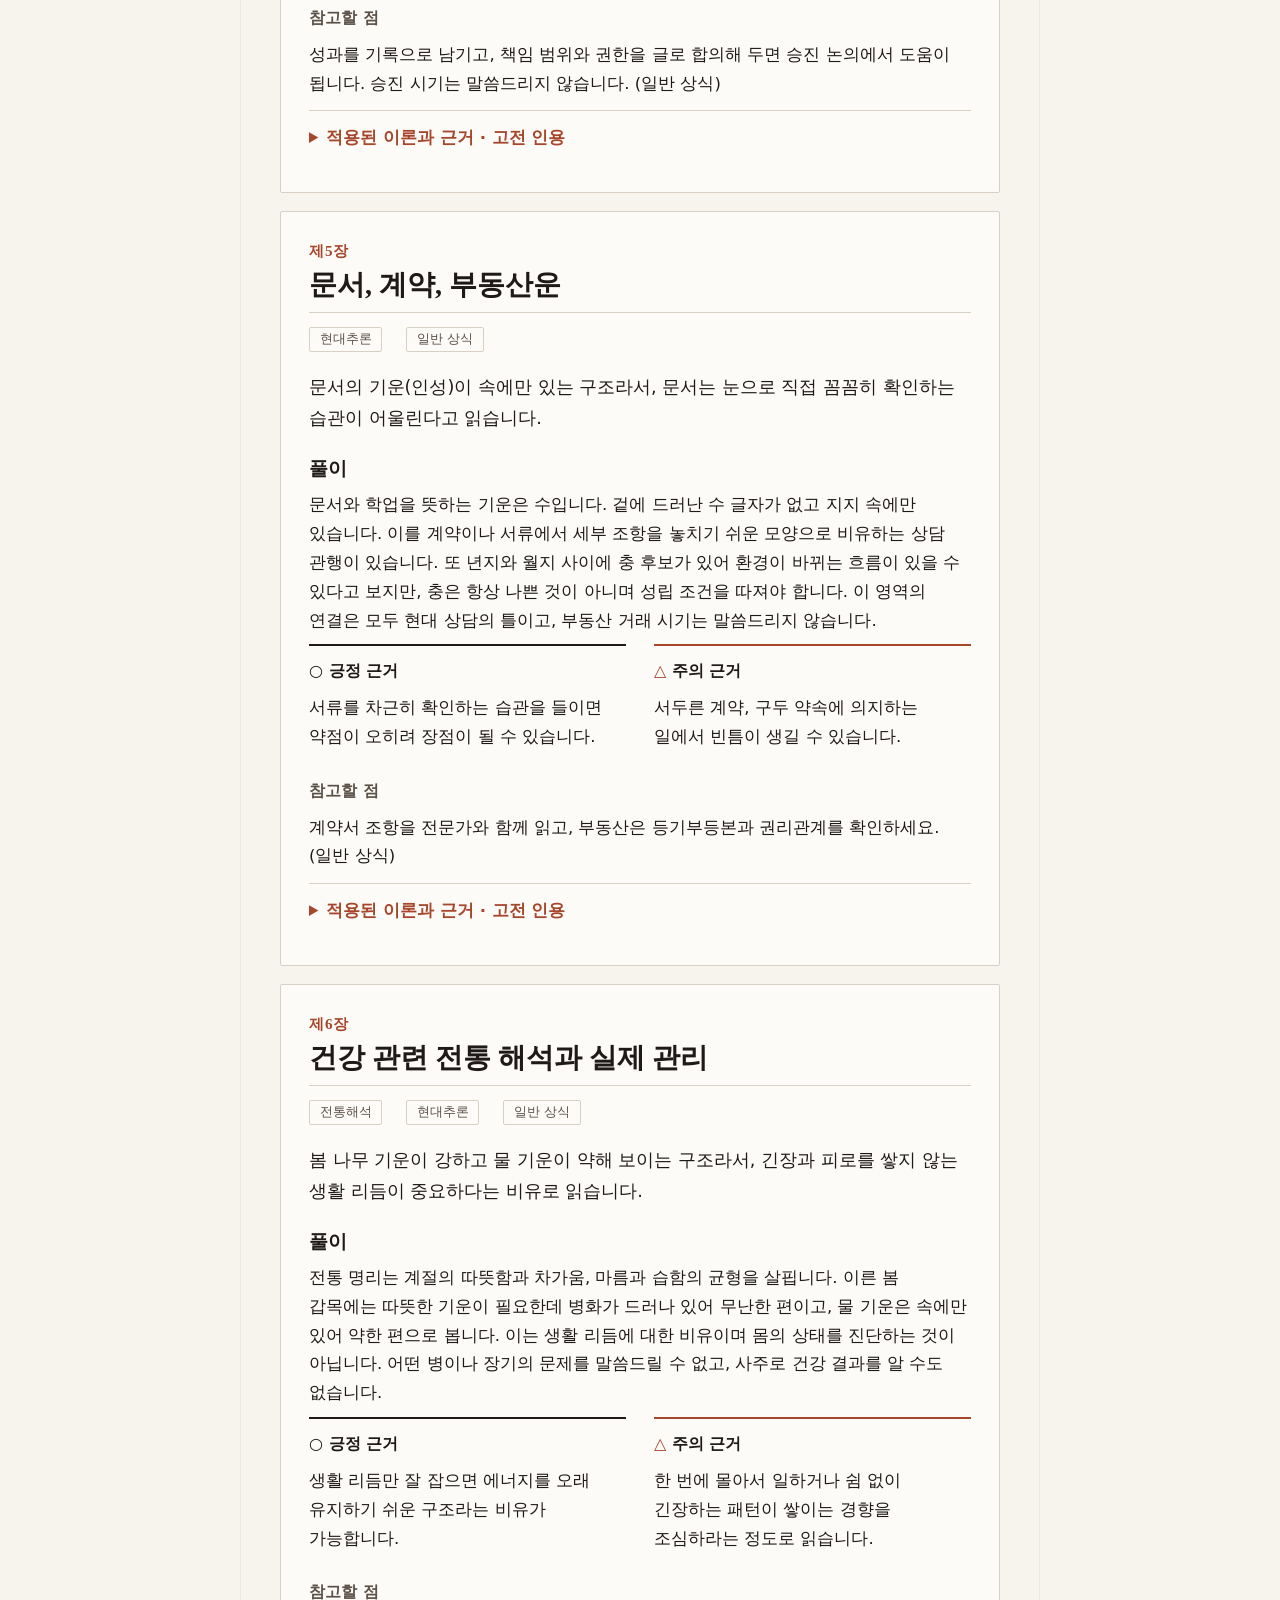
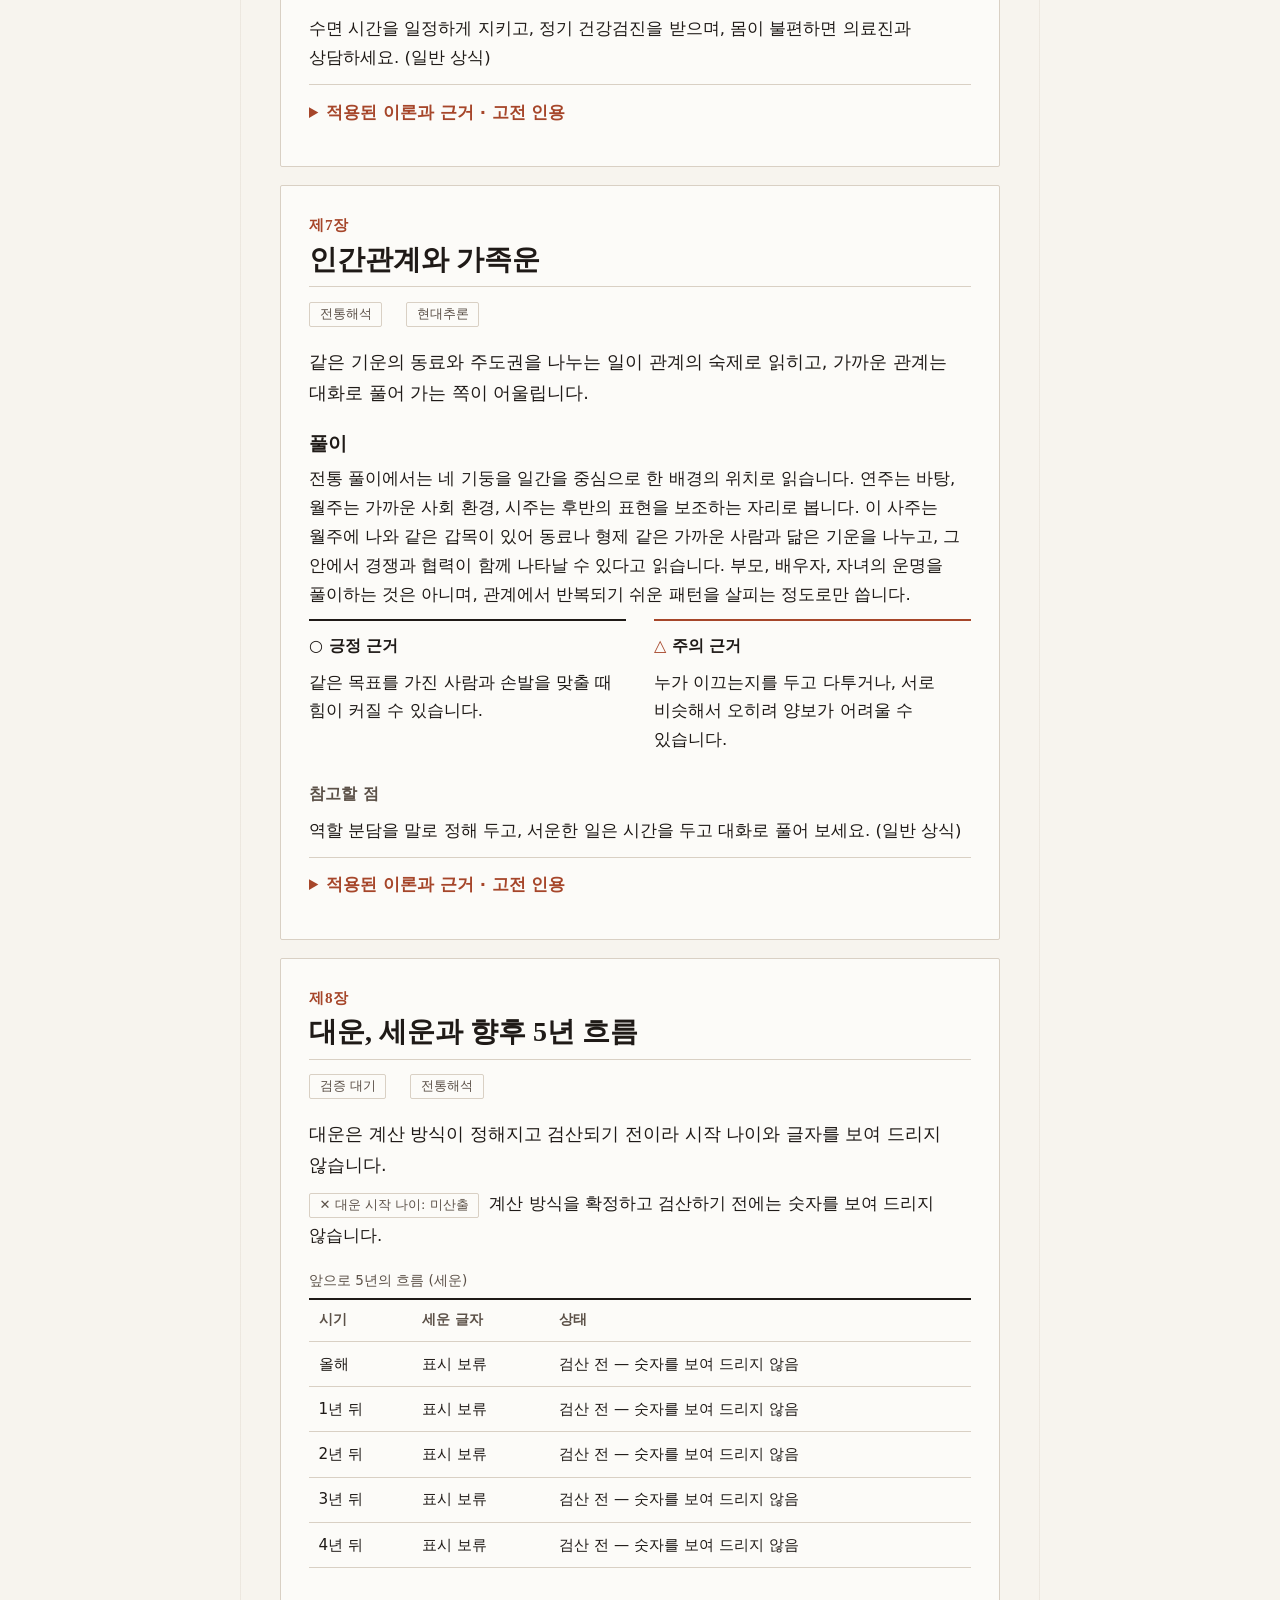
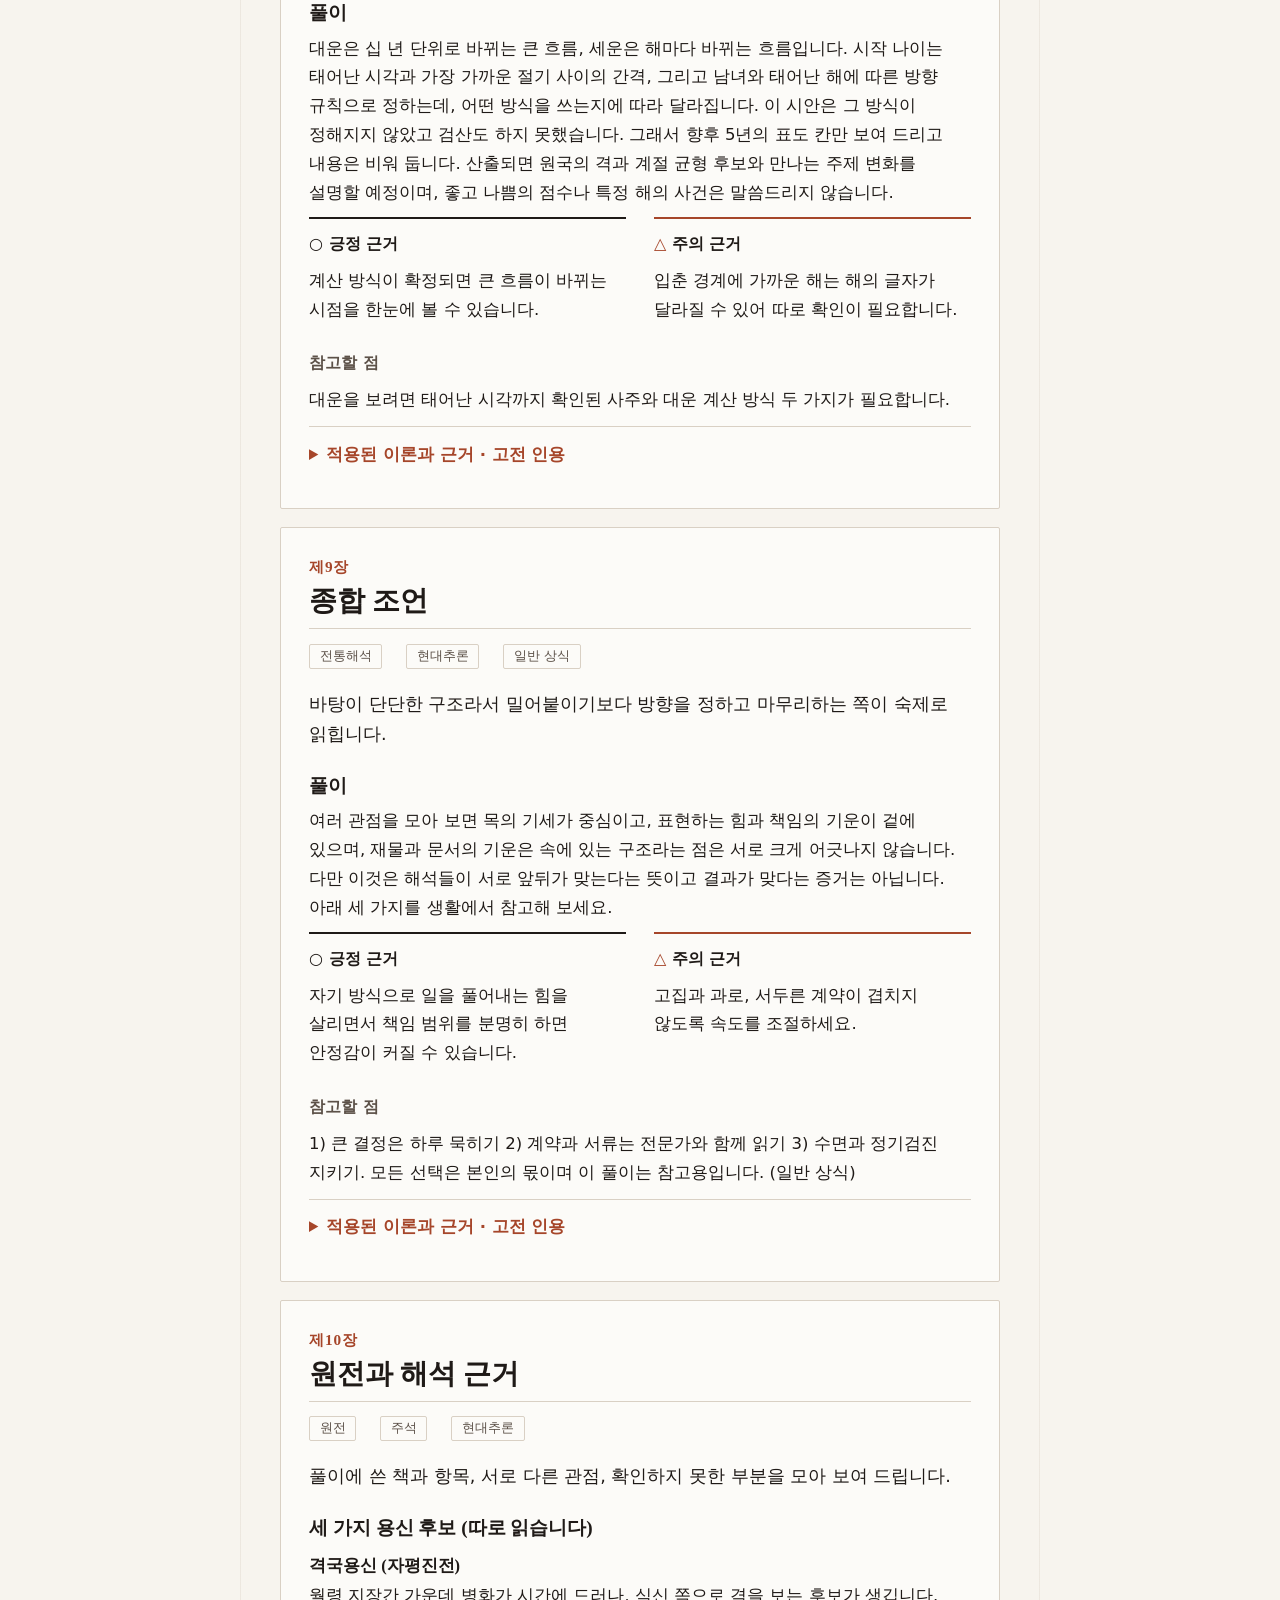
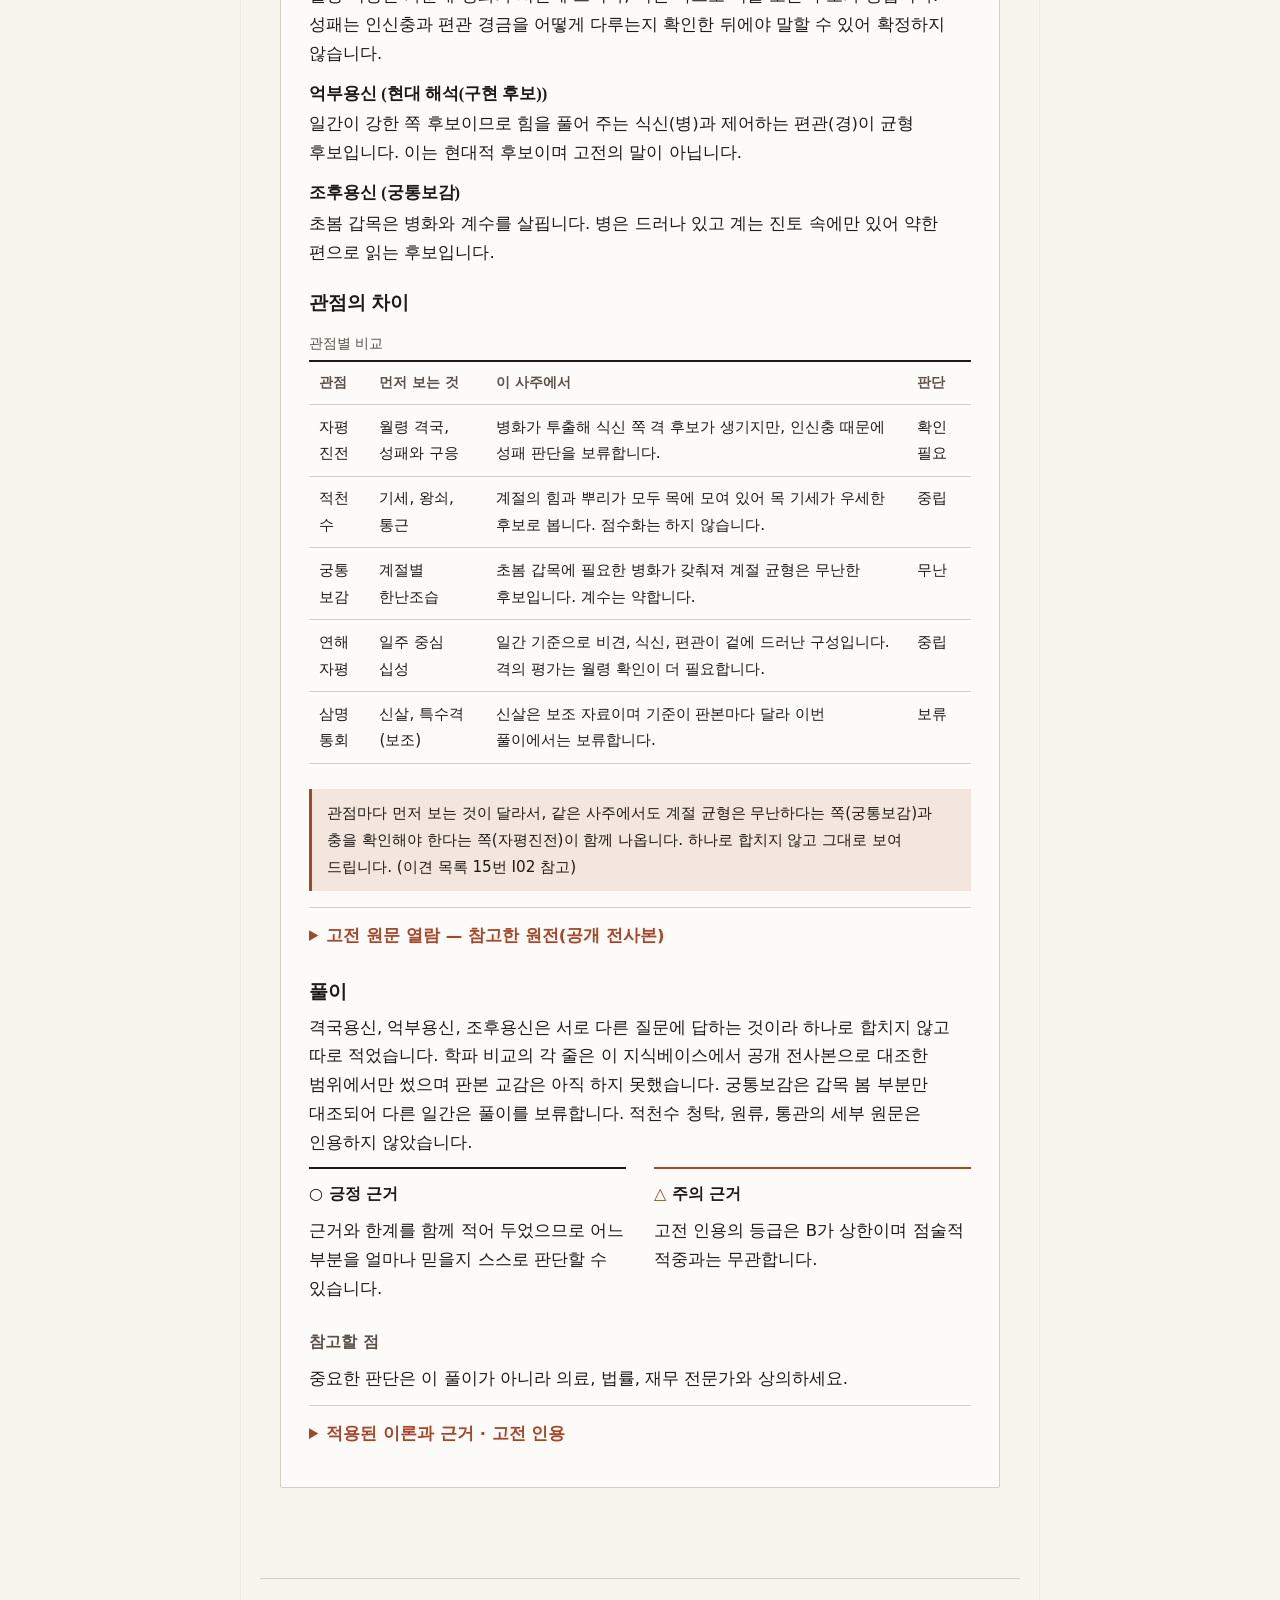
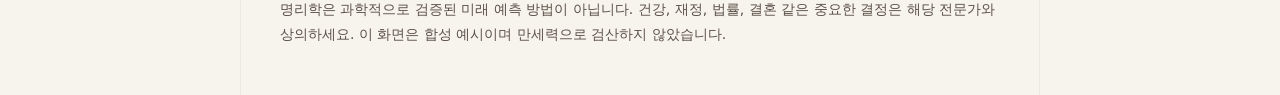
==== commit 487ab389: "v6.8: 정적 디자인 Preview 브랜치 (clean 기반, 로컬 커밋, push 보류) clean/v6.6-history-prep 위에 v6.7 디자인과 정적 미리보기 모드 " ====
--- a/web/index.html
+++ b/web/index.html
@@ -3,42 +3,44 @@
 <head>
 <meta charset="utf-8">
 <meta name="viewport" content="width=device-width, initial-scale=1">
-<title>명리 아틀리에</title>
-<meta name="description" content="전통 명리학 해석을 쉬운 말로 풀어 주는 상담형 화면 시안. 합성 예시 데이터만 사용합니다.">
-<style>
-:root{--bg:#faf7f2;--card:#fff;--ink:#2a2420;--sub:#6b625a;--line:#e6ddd0;--accent:#8a3b2e;--soft:#f3ebe0;--warn-bg:#fff4d6;--warn-ink:#6b4a00;--ok:#2f6b4a}
-@media (prefers-color-scheme:dark){:root{--bg:#171412;--card:#211d1a;--ink:#efe8df;--sub:#b3a99d;--line:#3a332d;--accent:#e0907f;--soft:#2a2420;--warn-bg:#3a2f12;--warn-ink:#f2d98d;--ok:#7fcf9f}}
-*{box-sizing:border-box}body{margin:0;background:var(--bg);color:var(--ink);font:16px/1.75 system-ui,-apple-system,"Malgun Gothic","Noto Sans KR",sans-serif}
-a{color:var(--accent)}header{padding:20px 16px 8px;max-width:820px;margin:0 auto}
-.brand{font-size:1.25rem;font-weight:700}.brand span{color:var(--accent)}
-main{max-width:820px;margin:0 auto;padding:0 16px 64px}
-.banner{background:var(--warn-bg);color:var(--warn-ink);border-radius:10px;padding:12px 14px;margin:12px 0;font-size:.95rem}
-nav{display:flex;gap:6px;flex-wrap:wrap;margin:12px 0}nav a{font-size:.85rem;padding:4px 10px;border:1px solid var(--line);border-radius:99px;text-decoration:none;color:var(--sub);background:var(--card)}
-section.card{background:var(--card);border:1px solid var(--line);border-radius:14px;padding:18px 18px 8px;margin:16px 0}
-h2{font-size:1.15rem;margin:0 0 6px}.num{color:var(--accent);margin-right:6px}
-.one{font-weight:600;background:var(--soft);padding:10px 12px;border-radius:10px;margin:8px 0 12px}
-.part h3{font-size:.9rem;color:var(--sub);margin:12px 0 2px}.part p{margin:0}
-.tag{display:inline-block;font-size:.75rem;color:var(--sub);border:1px solid var(--line);border-radius:6px;padding:0 6px;margin:2px 4px 0 0}
-.grid2{display:grid;grid-template-columns:1fr 1fr;gap:10px}@media(max-width:560px){.grid2{grid-template-columns:1fr}}
-.box{border:1px solid var(--line);border-radius:10px;padding:8px 12px}.box.pos{border-left:4px solid var(--ok)}.box.cau{border-left:4px solid #c08a00}
-body{overflow-wrap:anywhere}.tw{overflow-x:auto}table{border-collapse:collapse;width:100%;font-size:.95rem;margin:8px 0}th,td{border:1px solid var(--line);padding:6px 8px;text-align:center}th{background:var(--soft);font-weight:600}
-.big{font-size:1.2rem;font-weight:700}small.h{display:block;color:var(--sub);font-size:.72rem;font-weight:400}
-details{margin:12px 0}summary{cursor:pointer;color:var(--accent);font-weight:600}
-.basis{font-size:.88rem;color:var(--sub);margin:6px 0 10px}.basis li{margin:2px 0}
-.badge{display:inline-block;padding:2px 10px;border-radius:99px;background:var(--warn-bg);color:var(--warn-ink);font-size:.85rem;font-weight:600}
-footer{max-width:820px;margin:0 auto;padding:0 16px 40px;color:var(--sub);font-size:.85rem}
-dl{margin:6px 0}dt{font-weight:600}dd{margin:0 0 8px}
-@media print{nav{display:none}}
-</style>
+<title>명리 明理 — 명리 서재</title>
+<meta name="description" content="고전 명리 해석을 한 권의 해설 문서처럼 읽는 곳. 이 페이지의 예시 리포트는 합성 데이터이며 실제 분석 결과가 아닙니다.">
+<link rel="stylesheet" href="assets/mingli.css">
 </head>
 <body>
-<header><div class="brand"><span>命</span> 명리 아틀리에</div></header>
-<main>
-<div class="banner" id="notice" role="note"></div>
-<nav id="toc" aria-label="목차"></nav>
-<div id="app"></div>
+<a class="skip" href="#main">본문으로 건너뛰기</a>
+<header class="masthead">
+  <a class="brand" href="index.html"><span class="seal" aria-hidden="true">明</span>명리 明理</a>
+  <nav class="mastnav" aria-label="주요 메뉴"><a href="index.html" aria-current="page">서재</a><a href="#example">예시 리포트</a><a href="consult.html">상담 의뢰</a></nav>
+</header>
+<hr class="rule">
+<main id="main">
+  <section class="hero" aria-labelledby="hero-title">
+    <p class="mark" aria-hidden="true">明理</p>
+    <p class="kicker">현대적인 명리 서재</p>
+    <h1 id="hero-title">명식을 읽는 조용한 방식</h1>
+    <p class="lead">사주의 구조와 흐름을, 근거와 함께 한 권의 해설 문서로 정리합니다. 좋고 나쁨을 단정하지 않고, 어떤 관점에서 어떻게 읽히는지를 차분히 적습니다.</p>
+    <div class="actions">
+      <a class="btn" href="consult.html">분석 시작</a>
+      <a class="btn ghost" href="#example">예시 리포트 보기</a>
+    </div>
+    <p class="small muted">출생 정보를 입력하면 계산한 명식과 검증 상태를 먼저 보여 드립니다. 전통 해석이며 미래를 예측하거나 결과를 보장하지 않습니다.</p>
+  </section>
+  <ol class="principles" aria-label="이 서재의 원칙">
+    <li><span class="no">一</span><span><b>근거와 함께 읽습니다.</b> 해석마다 어떤 구조에서 나온 판단인지, 고전의 어느 대목과 닿아 있는지 적습니다.</span></li>
+    <li><span class="no">二</span><span><b>반대 근거도 함께 적습니다.</b> 한쪽 결론으로 몰아가지 않고, 학파마다 달라지는 관점의 차이를 그대로 보여 드립니다.</span></li>
+    <li><span class="no">三</span><span><b>검증된 범위를 밝힙니다.</b> 계산과 고전 대조가 끝나지 않은 부분은 끝나지 않았다고 분명히 씁니다.</span></li>
+  </ol>
+
+  <section id="example" aria-labelledby="ex-title" style="margin-top:56px">
+    <p class="kicker">예시 리포트</p>
+    <h2 id="ex-title">합성 예시 — 실제 분석 결과가 아닙니다</h2>
+    <div class="note" id="notice" role="note"></div>
+    <nav id="toc" aria-label="예시 리포트 목차" class="small"></nav>
+    <article id="app" aria-label="예시 해석 리포트"></article>
+  </section>
 </main>
-<footer id="foot"></footer>
+<footer class="colophon" id="foot"></footer>
 <script id="report-data" type="application/json">{
  "meta": {
   "title": "명리 아틀리에 · 상담 시안",
@@ -558,54 +560,66 @@
 var LEVEL_KO={visible:'겉에 드러남',hidden:'속에만 있음',absent:'없음'};
 var STANCE_KO={favorable:'무난',neutral:'중립',caution:'확인 필요',deferred:'보류'};
 function h(tag,attrs,kids){var e=document.createElement(tag);for(var k in (attrs||{})){if(k==='text')e.textContent=attrs[k];else e.setAttribute(k,attrs[k]);}(kids||[]).forEach(function(c){e.appendChild(typeof c==='string'?document.createTextNode(c):c)});return e}
-function part(title,text){return h('div',{'class':'part'},[h('h3',{text:title}),h('p',{text:text})])}
+function p(text,cls){return h('p',cls?{'class':cls,text:text}:{text:text})}
+function wrap(t){return h('div',{'class':'tw'},[t])}
 function pillarTable(){var P=R.chart.pillars,order=['hour','day','month','year'];
- var t=h('table',{'aria-label':'네 기둥'});
- t.appendChild(h('tr',{},order.map(function(p){return h('th',{text:POS_KO[p]})})));
- t.appendChild(h('tr',{},order.map(function(p){return h('td',{'class':'big'},[STEM_KO[P[p].stem],h('small',{'class':'h',text:EL[P[p].stem]})])})));
- t.appendChild(h('tr',{},order.map(function(p){return h('td',{'class':'big'},[BR_KO[P[p].branch]+'']);})));
- return t}
+ var t=h('table',{'class':'pillars'},[h('caption',{text:'명식(네 기둥) — 합성 예시'})]);
+ t.appendChild(h('thead',{},[h('tr',{},order.map(function(k){return h('th',{text:POS_KO[k]})}))]));
+ t.appendChild(h('tbody',{},[
+  h('tr',{},order.map(function(k){return h('td',{'class':'g han'},[P[k].stem,h('span',{'class':'k',text:STEM_KO[P[k].stem]+' · '+EL[P[k].stem]})])})),
+  h('tr',{},order.map(function(k){return h('td',{'class':'g han'},[P[k].branch,h('span',{'class':'k',text:BR_KO[P[k].branch]+' · 지지'})])}))]));
+ return wrap(t)}
 function detailTable(){var A=R.analysis,P=R.chart.pillars,order=['year','month','day','hour'];
- var t=h('table',{'aria-label':'상세 명식표'});
- t.appendChild(h('tr',{},['기둥','한자','천간 십성','지지 속 글자'].map(function(x){return h('th',{text:x})})));
- order.forEach(function(p){var hs=A.hidden[p].stems.map(function(s){return s.stem+'('+TG_KO[s.ten_god]+')'}).join(' ');
-  t.appendChild(h('tr',{},[POS_KO[p],P[p].stem+P[p].branch,p==='day'?'일간(나)':TG_KO[A.ten_gods[p]],hs].map(function(x){return h('td',{text:x})})))});
- return t}
-function groupTable(){var G=R.analysis.groups;var t=h('table',{'aria-label':'십성 묶음 요약'});
- t.appendChild(h('tr',{},['묶음','겉(투출)','속(지장간)','판정'].map(function(x){return h('th',{text:x})})));
- Object.keys(G).forEach(function(g){t.appendChild(h('tr',{},[g,String(G[g].visible),String(G[g].hidden),LEVEL_KO[G[g].level]].map(function(x){return h('td',{text:x})})))});return t}
+ var t=h('table',{},[h('caption',{text:'한자와 십성 상세표'})]);
+ t.appendChild(h('thead',{},[h('tr',{},['기둥','한자','천간 십성','지지 속 글자'].map(function(x){return h('th',{text:x})}))]));
+ var b=h('tbody');
+ order.forEach(function(k){var hs=A.hidden[k].stems.map(function(s){return s.stem+'('+TG_KO[s.ten_god]+')'}).join(' ');
+  b.appendChild(h('tr',{},[POS_KO[k],P[k].stem+P[k].branch,k==='day'?'일간(나)':TG_KO[A.ten_gods[k]],hs].map(function(x,i){return h('td',{'class':i===1?'han':'',text:x})})))});
+ t.appendChild(b);return wrap(t)}
+function groupTable(){var G=R.analysis.groups;var t=h('table',{},[h('caption',{text:'십성 묶음 요약'})]);
+ t.appendChild(h('thead',{},[h('tr',{},['묶음','겉(투출)','속(지장간)','판정'].map(function(x){return h('th',{text:x})}))]));
+ var b=h('tbody');Object.keys(G).forEach(function(g){b.appendChild(h('tr',{},[g,String(G[g].visible),String(G[g].hidden),LEVEL_KO[G[g].level]].map(function(x){return h('td',{text:x})})))});t.appendChild(b);return wrap(t)}
 function basicExtra(){var i=R.input,v=R.chart.verification;
  return h('div',{},[
-  h('p',{},[h('span',{'class':'badge',text:'명식 검증: '+v.label}),' ',v.detail]),
   pillarTable(),
-  h('p',{'class':'basis',text:'가상 입력: '+(i.calendar==='solar'?'양력':'음력')+' '+i.date+' '+i.time+' '+i.place+' · '+i.gender+'. '+i.note}),
-  h('details',{},[h('summary',{text:'한자와 십성 상세표 보기'}),h('div',{'class':'tw'},[detailTable()]),h('div',{'class':'tw'},[groupTable()]),h('p',{'class':'basis',text:'속 글자 표는 판본에 따라 다를 수 있는 한 가지 기준표입니다. 신강·신약은 점수 없이 후보로만 표시합니다: '+(R.analysis.strength_candidate==='strong_candidate'?'강한 쪽 후보':R.analysis.strength_candidate==='weak_candidate'?'약한 쪽 후보':'판단 보류')+'.'})])]) }
-function luckExtra(){var L=R.luck;var t=h('table',{'aria-label':'향후 5년'});
- t.appendChild(h('tr',{},['시기','세운 글자','상태'].map(function(x){return h('th',{text:x})})));
- L.years.forEach(function(y){t.appendChild(h('tr',{},[y.label,'표시 보류','검산 전'].map(function(x){return h('td',{text:x})})))});
- return h('div',{},[h('p',{},[h('span',{'class':'badge',text:'대운 시작 나이: 미산출'}),' 계산 방식을 확정하고 검산하기 전에는 숫자를 보여 드리지 않습니다.']),t])}
+  h('p',{'class':'status-line'},[h('span',{'class':'pill off',text:'명식 검증: '+v.label}),' '+v.detail]),
+  p('가상 입력: '+(i.calendar==='solar'?'양력':'음력')+' '+i.date+' '+i.time+' '+i.place+' · '+i.gender+'. '+i.note,'small muted'),
+  h('details',{},[h('summary',{text:'한자와 십성 상세표 보기'}),detailTable(),groupTable(),p('속 글자 표는 판본에 따라 다를 수 있는 한 가지 기준표입니다. 신강·신약은 점수 없이 후보로만 표시합니다: '+(R.analysis.strength_candidate==='strong_candidate'?'강한 쪽 후보':R.analysis.strength_candidate==='weak_candidate'?'약한 쪽 후보':'판단 보류')+'.','small muted')])]) }
+function luckExtra(){var L=R.luck;var t=h('table',{},[h('caption',{text:'앞으로 5년의 흐름 (세운)'})]);
+ t.appendChild(h('thead',{},[h('tr',{},['시기','세운 글자','상태'].map(function(x){return h('th',{text:x})}))]));
+ var b=h('tbody');L.years.forEach(function(y){b.appendChild(h('tr',{},[y.label,'표시 보류','검산 전 — 숫자를 보여 드리지 않음'].map(function(x){return h('td',{text:x})})))});t.appendChild(b);
+ return h('div',{},[h('p',{},[h('span',{'class':'pill off',text:'대운 시작 나이: 미산출'}),' 계산 방식을 확정하고 검산하기 전에는 숫자를 보여 드리지 않습니다.']),wrap(t)])}
 function sourcesExtra(){var Y=R.yongshin;
- var dl=h('dl',{},[]);['pattern','balance','climate'].forEach(function(k){dl.appendChild(h('dt',{text:Y[k].name+' ('+Y[k].school+')'}));dl.appendChild(h('dd',{text:Y[k].text}))});
- var st=h('table',{'aria-label':'학파 비교'});st.appendChild(h('tr',{},['관점','먼저 보는 것','이 사주에서','판단'].map(function(x){return h('th',{text:x})})));
- R.schools.forEach(function(s){st.appendChild(h('tr',{},[s.name,s.focus,s.reading,STANCE_KO[s.stance]].map(function(x){return h('td',{text:x})})))});
- var ul=h('ul',{},R.sources.map(function(s){return h('li',{},[h('a',{href:s.url,rel:'noopener',target:'_blank',text:s.name}),' · 등급 '+s.grade])}));
- return h('div',{},[h('h3',{text:'세 가지 용신 후보 (따로 읽습니다)'}),dl,h('h3',{text:'관점별 비교'}),h('div',{'class':'tw'},[st]),h('p',{'class':'one',text:R.conflict_note}),h('h3',{text:'참고한 원전 (공개 전사본)'}),ul])}
+ var dl=h('dl',{'class':'facts'},[]);['pattern','balance','climate'].forEach(function(k){dl.appendChild(h('dt',{text:Y[k].name+' ('+Y[k].school+')'}));dl.appendChild(h('dd',{text:Y[k].text}))});
+ var st=h('table',{},[h('caption',{text:'관점별 비교'})]);st.appendChild(h('thead',{},[h('tr',{},['관점','먼저 보는 것','이 사주에서','판단'].map(function(x){return h('th',{text:x})}))]));
+ var sb=h('tbody');R.schools.forEach(function(s){sb.appendChild(h('tr',{},[s.name,s.focus,s.reading,STANCE_KO[s.stance]].map(function(x){return h('td',{text:x})})))});st.appendChild(sb);
+ var list=h('ul',{'class':'plain'},R.sources.map(function(s){return h('li',{},[h('a',{href:s.url,rel:'noopener noreferrer',target:'_blank',text:s.name}),' · 등급 '+s.grade])}));
+ return h('div',{},[h('h3',{text:'세 가지 용신 후보 (따로 읽습니다)'}),dl,h('h3',{text:'관점의 차이'}),wrap(st),h('p',{'class':'note',text:R.conflict_note}),h('details',{},[h('summary',{text:'고전 원문 열람 — 참고한 원전(공개 전사본)'}),list])])}
 var EXTRA={basic:basicExtra,luck:luckExtra,sources:sourcesExtra};
 document.getElementById('notice').textContent=R.meta.notice;
 var toc=document.getElementById('toc'),app=document.getElementById('app');
+var cover=h('section',{'class':'doc cover'},[p('예시 리포트 · 합성 데이터','kicker'),h('h2',{text:'명식과 흐름에 대한 해설'}),
+ h('p',{'class':'meta'},[h('span',{},[h('b',{text:'입력 '}),(R.input.calendar==='solar'?'양력 ':'음력 ')+R.input.date]),h('span',{},[h('b',{text:'분석 시기 '}),'원국과 향후 5년']),h('span',{},[h('b',{text:'성격 '}),'합성 데모 — 실제 분석 아님'])]),
+ p(R.sections[0].summary,'lead')]);
+app.appendChild(cover);
+var tocList=[];
 R.sections.forEach(function(s,i){
- toc.appendChild(h('a',{href:'#'+s.id,text:(i+1)+' '+s.title.split(/[,과와]/)[0]}));
- var c=h('section',{'class':'card',id:s.id,'aria-labelledby':'h-'+s.id});
- c.appendChild(h('h2',{id:'h-'+s.id},[h('span',{'class':'num',text:String(i+1)}),s.title]));
- c.appendChild(h('div',{'class':'tags'},s.label.split(' ').map(function(l){return h('span',{'class':'tag',text:l})})));
- c.appendChild(h('p',{'class':'one',text:s.summary}));
+ tocList.push(h('a',{href:'#'+s.id,text:'제'+(i+1)+'장 '+s.title.split(/[,과와]/)[0]}));
+ var c=h('section',{'class':'chapter',id:s.id,'aria-labelledby':'h-'+s.id});
+ c.appendChild(h('span',{'class':'no',text:'제'+(i+1)+'장'}));
+ c.appendChild(h('h2',{id:'h-'+s.id,text:s.title}));
+ c.appendChild(h('p',{'class':'meta'},(s.label.match(/\[[^\]]+\]/g)||[s.label]).map(function(l){return h('span',{'class':'pill',text:l.replace(/[\[\]]/g,'')})})));
+ c.appendChild(p(s.summary,'lead'));
  if(EXTRA[s.id])c.appendChild(EXTRA[s.id]());
- c.appendChild(part('자세한 풀이',s.detail));
- c.appendChild(h('div',{'class':'grid2'},[h('div',{'class':'box pos'},[part('긍정적 가능성',s.positive)]),h('div',{'class':'box cau'},[part('주의할 점',s.caution)])]));
- c.appendChild(part('일상에서 참고할 내용',s.daily));
- var d=h('details',{},[h('summary',{text:'적용된 이론과 근거'}),h('ul',{'class':'basis'},s.basis.map(function(b){return h('li',{text:b})}))]);
- if(s.quotes)s.quotes.forEach(function(q){d.appendChild(h('p',{'class':'basis',text:'원문 짧은 인용: 「'+q+'」'}))});
+ c.appendChild(h('h3',{text:'풀이'}));c.appendChild(p(s.detail));
+ c.appendChild(h('div',{'class':'two'},[
+  h('div',{'class':'positive'},[h('h4',{text:'긍정 근거'}),p(s.positive)]),
+  h('div',{'class':'caution'},[h('h4',{text:'주의 근거'}),p(s.caution)])]));
+ c.appendChild(h('h4',{text:'참고할 점'}));c.appendChild(p(s.daily));
+ var d=h('details',{},[h('summary',{text:'적용된 이론과 근거 · 고전 인용'}),h('ul',{'class':'plain'},s.basis.map(function(b){return h('li',{text:b})}))]);
+ if(s.quotes)s.quotes.forEach(function(q){d.appendChild(p('원문 짧은 인용: 「'+q+'」','small muted'))});
  c.appendChild(d);app.appendChild(c)});
+tocList.forEach(function(a,i){toc.appendChild(a);if(i<tocList.length-1)toc.appendChild(document.createTextNode(' · '))});
 document.getElementById('foot').textContent=R.disclaimer+' '+R.status_notice;
 })();
 </script>
--- a/web/assets/mingli.css
+++ b/web/assets/mingli.css
@@ -0,0 +1,151 @@
+/* 명리 明理 — 디자인 시스템 (v6.7): 현대적인 명리 서재 + 프리미엄 분석 리포트
+   색: 종이 #F7F4EE · 문서 #FCFBF8 · 강한 본문 #1F1A17 · 보조 본문 #5C5148 · 구분선 #D9D0C4 · 인장 #A6462A · 약한 인장 배경 #F3E6DF
+   원칙: 민트/블루 금지, 골드 남용 금지, 상태는 색만으로 구분하지 않음(글자·기호 병기), 그림자 최소, 둥근 모서리 최소 */
+:root{
+  --paper:#F7F4EE;--doc:#FCFBF8;--ink:#1F1A17;--ink2:#5C5148;--rule:#D9D0C4;--seal:#A6462A;--seal-soft:#F3E6DF;
+  --serif:"Noto Serif KR","Nanum Myeongjo","AppleMyungjo","Batang","Source Han Serif K",serif;
+  --sans:"Pretendard","Noto Sans KR","Apple SD Gothic Neo","Malgun Gothic",system-ui,sans-serif;
+  --col:760px;
+}
+*{box-sizing:border-box}
+html{-webkit-text-size-adjust:100%}
+body{margin:0;background:var(--paper);color:var(--ink);font:400 16.5px/1.75 var(--sans);overflow-wrap:anywhere;word-break:keep-all;
+  background-image:linear-gradient(90deg,transparent calc(50% - 400px),rgba(217,208,196,.35) calc(50% - 400px),rgba(217,208,196,.35) calc(50% - 399px),transparent calc(50% - 399px),transparent calc(50% + 399px),rgba(217,208,196,.35) calc(50% + 399px),rgba(217,208,196,.35) calc(50% + 400px),transparent calc(50% + 400px))}
+@media (max-width:860px){body{background-image:none}}
+a{color:var(--seal);text-underline-offset:3px}
+a:hover{color:#7d3320}
+:focus-visible{outline:3px solid var(--seal);outline-offset:2px;border-radius:2px}
+.skip{position:absolute;left:-999px;top:0;background:var(--doc);padding:.6rem 1rem;border:1px solid var(--rule)}
+.skip:focus{left:8px;top:8px;z-index:10}
+
+/* 머리글: 서재 */
+.masthead{max-width:var(--col);margin:0 auto;padding:22px 20px 0;display:flex;align-items:flex-end;justify-content:space-between;gap:12px;flex-wrap:wrap}
+.brand{font-family:var(--serif);font-size:1.5rem;font-weight:700;letter-spacing:.04em;color:var(--ink);text-decoration:none;display:flex;align-items:center;gap:.6rem}
+.seal{display:inline-grid;place-items:center;width:1.9rem;height:1.9rem;border:1.5px solid var(--seal);color:var(--seal);font:700 1.05rem/1 var(--serif);border-radius:2px}
+.mastnav{display:flex;gap:1.1rem;font-size:.92rem}
+.mastnav a{color:var(--ink2);text-decoration:none;padding:.3rem 0;border-bottom:1px solid transparent}
+.mastnav a:hover,.mastnav a[aria-current]{color:var(--ink);border-bottom-color:var(--seal)}
+.rule{max-width:var(--col);margin:12px auto 0;border:0;border-top:3px double var(--rule)}
+main{max-width:var(--col);margin:0 auto;padding:0 20px 72px}
+footer.colophon{max-width:var(--col);margin:0 auto;padding:18px 20px 48px;border-top:1px solid var(--rule);color:var(--ink2);font-size:.88rem}
+
+/* 타이포그래피 */
+h1,h2,h3,.serif{font-family:var(--serif);font-weight:700;color:var(--ink);line-height:1.35}
+h1{font-size:clamp(1.9rem,5.5vw,2.75rem);margin:.2em 0 .35em;letter-spacing:.01em}
+h2{font-size:clamp(1.35rem,3.6vw,1.75rem);margin:0 0 .6rem}
+h3{font-size:1.2rem;margin:1.4rem 0 .4rem}
+h4{font-size:1rem;margin:1rem 0 .2rem;color:var(--ink2);font-weight:700}
+p{margin:.55rem 0}
+.lead{font-size:1.1rem;color:var(--ink)}
+.muted{color:var(--ink2)}
+.small{font-size:.88rem}
+.kicker{font-size:.85rem;letter-spacing:.08em;color:var(--seal);font-weight:700;margin:0}
+.han{font-family:var(--serif)}
+
+/* 랜딩 */
+.hero{padding:56px 0 36px;text-align:left}
+.hero .mark{font-family:var(--serif);font-size:clamp(3.2rem,12vw,5.5rem);color:var(--seal);line-height:1;margin:0 0 .25em;font-weight:700}
+.hero p.lead{max-width:34em}
+.actions{display:flex;gap:.8rem;flex-wrap:wrap;margin:1.4rem 0 .4rem}
+.btn{display:inline-block;font:600 1rem/1.2 var(--sans);padding:.8rem 1.35rem;border:1px solid var(--seal);background:var(--seal);color:#fff;text-decoration:none;border-radius:2px;cursor:pointer;min-height:44px}
+.btn:hover{background:#8d3a21;border-color:#8d3a21;color:#fff}
+.btn.ghost{background:transparent;color:var(--seal)}
+.btn.ghost:hover{background:var(--seal-soft);color:#7d3320}
+.btn.small{padding:.5rem .9rem;font-size:.92rem;min-height:40px}
+.principles{list-style:none;margin:2rem 0 0;padding:0;border-top:1px solid var(--rule)}
+.principles li{padding:.9rem 0;border-bottom:1px solid var(--rule);display:grid;grid-template-columns:2.2rem 1fr;gap:.4rem}
+.principles .no{font-family:var(--serif);color:var(--seal);font-weight:700}
+
+/* 문서(리포트) */
+.doc{background:var(--doc);border:1px solid var(--rule);border-radius:2px;padding:30px 28px;margin:26px 0}
+@media (max-width:560px){.doc{padding:20px 16px}}
+.doc.cover{border-top:3px solid var(--seal)}
+.chapter{background:var(--doc);border:1px solid var(--rule);border-radius:2px;padding:26px 28px 22px;margin:18px 0}
+@media (max-width:560px){.chapter{padding:18px 16px}}
+.chapter .no{font-family:var(--serif);color:var(--seal);font-size:.95rem;font-weight:700;letter-spacing:.06em;display:block;margin-bottom:.1rem}
+.chapter>h2{padding-bottom:.5rem;border-bottom:1px solid var(--rule);margin-bottom:.9rem}
+.meta{display:flex;flex-wrap:wrap;gap:.3rem 1.2rem;color:var(--ink2);font-size:.92rem;margin:.4rem 0 1rem}
+.meta b{color:var(--ink);font-weight:600}
+.note{border-left:3px solid var(--seal);background:var(--seal-soft);padding:.7rem .95rem;margin:1rem 0;font-size:.95rem}
+.note.plain{background:transparent;border-left-color:var(--rule)}
+.pill{display:inline-block;border:1px solid var(--rule);padding:0 .6rem;border-radius:2px;font-size:.82rem;color:var(--ink2);margin:0 .3rem .25rem 0;background:var(--doc);max-width:100%;overflow-wrap:anywhere}
+.badge{display:inline-block;border:1px solid var(--rule);padding:0 .6rem;border-radius:2px;font-size:.82rem;color:var(--ink2);margin:0 .3rem .25rem 0;background:var(--doc)}
+.badge.off{border-color:var(--seal);color:#8a3a22}
+.pill.seal{border-color:var(--seal);color:var(--seal)}
+.pill.off::before{content:"✕ "}
+.pill.on::before{content:"✓ "}
+.status-line{font-size:.9rem;color:var(--ink2);margin:.4rem 0}
+.tw{overflow-x:auto;-webkit-overflow-scrolling:touch}
+table{border-collapse:collapse;width:100%;font-size:.95rem;margin:.6rem 0}
+caption{caption-side:top;text-align:left;font-size:.85rem;color:var(--ink2);padding-bottom:.3rem}
+th,td{border-top:1px solid var(--rule);border-bottom:1px solid var(--rule);padding:.55rem .6rem;text-align:left;vertical-align:top}
+th{font-weight:700;color:var(--ink2);font-size:.85rem;background:transparent;border-top:2px solid var(--ink)}
+table.pillars{table-layout:fixed;text-align:center;margin:1rem 0}
+table.pillars th,table.pillars td{text-align:center}
+table.pillars .g{font-family:var(--serif);font-size:2rem;line-height:1.2;color:var(--ink)}
+table.pillars .k{display:block;font:400 .78rem/1.3 var(--sans);color:var(--ink2)}
+.two{display:grid;grid-template-columns:1fr 1fr;gap:0 28px}
+@media (max-width:640px){.two{grid-template-columns:1fr}}
+.two>div{border-top:2px solid var(--ink);padding-top:.3rem}
+.two h4{margin-top:.4rem;color:var(--ink)}
+.two ul{padding-left:1.1rem;margin:.3rem 0}
+.two .caution{border-top-color:var(--seal)}
+.two .caution h4::before{content:"△ ";color:var(--seal)}
+.two .positive h4::before{content:"○ "}
+ul.plain{padding-left:1.15rem}
+dl.facts{margin:.4rem 0}
+dl.facts dt{font-weight:700;margin-top:.7rem;font-family:var(--serif)}
+dl.facts dd{margin:.1rem 0 0}
+.expert-only{border-left:2px dashed var(--seal);padding-left:.9rem;margin:1rem 0}
+.expert-only::before{content:"전문가용 상세";display:block;font-size:.78rem;color:var(--seal);font-weight:700;letter-spacing:.06em}
+details{margin:.7rem 0;border-top:1px solid var(--rule);padding-top:.5rem}
+summary{cursor:pointer;color:var(--seal);font-weight:600;padding:.35rem 0;min-height:36px}
+summary:hover{text-decoration:underline}
+.cid{color:#566070;font-size:.78rem;margin-left:.3rem}
+.para{margin:.7rem 0}
+
+/* 회차/기록지 */
+.record{background:var(--doc);border:1px solid var(--rule);border-left:3px solid var(--ink);border-radius:2px;padding:20px 24px;margin:18px 0}
+.record .head{display:flex;justify-content:space-between;gap:1rem;flex-wrap:wrap;color:var(--ink2);font-size:.85rem;border-bottom:1px solid var(--rule);padding-bottom:.4rem;margin-bottom:.6rem}
+.record .q{font-family:var(--serif);font-size:1.08rem;margin:.2rem 0 .6rem}
+.record .q::before{content:"질문 · ";color:var(--seal);font-size:.85rem;font-weight:700}
+.bad{border-left:3px solid var(--seal);background:var(--seal-soft);padding:.6rem .9rem;margin:.8rem 0;color:var(--ink)}
+.bad::before{content:"오류 · ";font-weight:700;color:var(--seal)}
+
+/* 의뢰서(입력) */
+form.request{background:var(--doc);border:1px solid var(--rule);border-radius:2px;padding:28px;margin:22px 0}
+@media (max-width:560px){form.request{padding:18px 14px}}
+fieldset{border:0;border-top:2px solid var(--ink);margin:1.4rem 0 0;padding:.6rem 0 0}
+fieldset:first-of-type{margin-top:.6rem}
+legend{font-family:var(--serif);font-weight:700;font-size:1.15rem;padding:0 .6rem 0 0}
+legend .no{color:var(--seal);margin-right:.4rem}
+label{display:block;margin:.8rem 0 .2rem;font-size:.92rem;font-weight:600}
+.hint{font-weight:400;color:var(--ink2);font-size:.84rem;display:block}
+input,select,textarea{font:inherit;color:var(--ink);background:#fff;border:1px solid #9c8f80;border-radius:2px;padding:.6rem .7rem;width:100%;min-height:44px}
+textarea{min-height:5.2rem}
+.grid{display:grid;grid-template-columns:repeat(auto-fit,minmax(170px,1fr));gap:0 16px;align-items:end}
+.checks{display:grid;grid-template-columns:repeat(auto-fit,minmax(210px,1fr));gap:.1rem 14px;margin-top:.3rem;border:0;padding:0}
+.checks label{display:flex;gap:.55rem;align-items:flex-start;font-weight:400;margin:.2rem 0;min-height:36px;align-items:center}
+.checks input,.inline input{width:auto;min-height:0;height:1.1rem;width:1.1rem;accent-color:var(--seal)}
+.inline{display:flex;gap:.55rem;align-items:center;font-weight:400}
+button{font:600 1rem/1.2 var(--sans);cursor:pointer}
+button[type=submit],button.primary{background:var(--seal);color:#fff;border:1px solid var(--seal);padding:.85rem 1.4rem;border-radius:2px;min-height:46px;width:auto}
+button[type=submit]:hover,button.primary:hover{background:#8d3a21}
+button.sec{background:transparent;color:var(--seal);border:1px solid var(--seal);padding:.6rem 1.1rem;border-radius:2px;min-height:44px;width:auto}
+button.sec:hover{background:var(--seal-soft)}
+.steps{display:flex;gap:.2rem 1.4rem;flex-wrap:wrap;list-style:none;margin:1rem 0 0;padding:0;color:var(--ink2);font-size:.9rem}
+.steps li::before{content:attr(data-n) ". ";font-family:var(--serif);color:var(--seal);font-weight:700}
+.steps li[aria-current]{color:var(--ink);font-weight:700}
+.depth-note{font-size:.88rem;color:var(--ink2);margin:.3rem 0 0}
+.session-form{background:var(--doc);border:1px solid var(--rule);border-radius:2px;padding:22px 24px;margin:18px 0}
+.number{font-variant-numeric:tabular-nums;letter-spacing:.02em}
+
+@media print{.masthead,.mastnav,.actions,.session-form,form.request,.skip{display:none}body{background:#fff}.chapter,.doc,.record{border:0;padding:0}}
+
+.code{font:500 .72rem/1 ui-monospace,Consolas,monospace;letter-spacing:.02em;color:var(--ink2)}
+
+.devline{margin:.9rem 0 0;display:grid;gap:.2rem;max-width:420px}.devline label{margin:0;font-size:.85rem;color:var(--ink2)}.devline input{min-height:40px}
+
+.status-line{overflow-wrap:anywhere}
+
+[hidden]{display:none !important}
